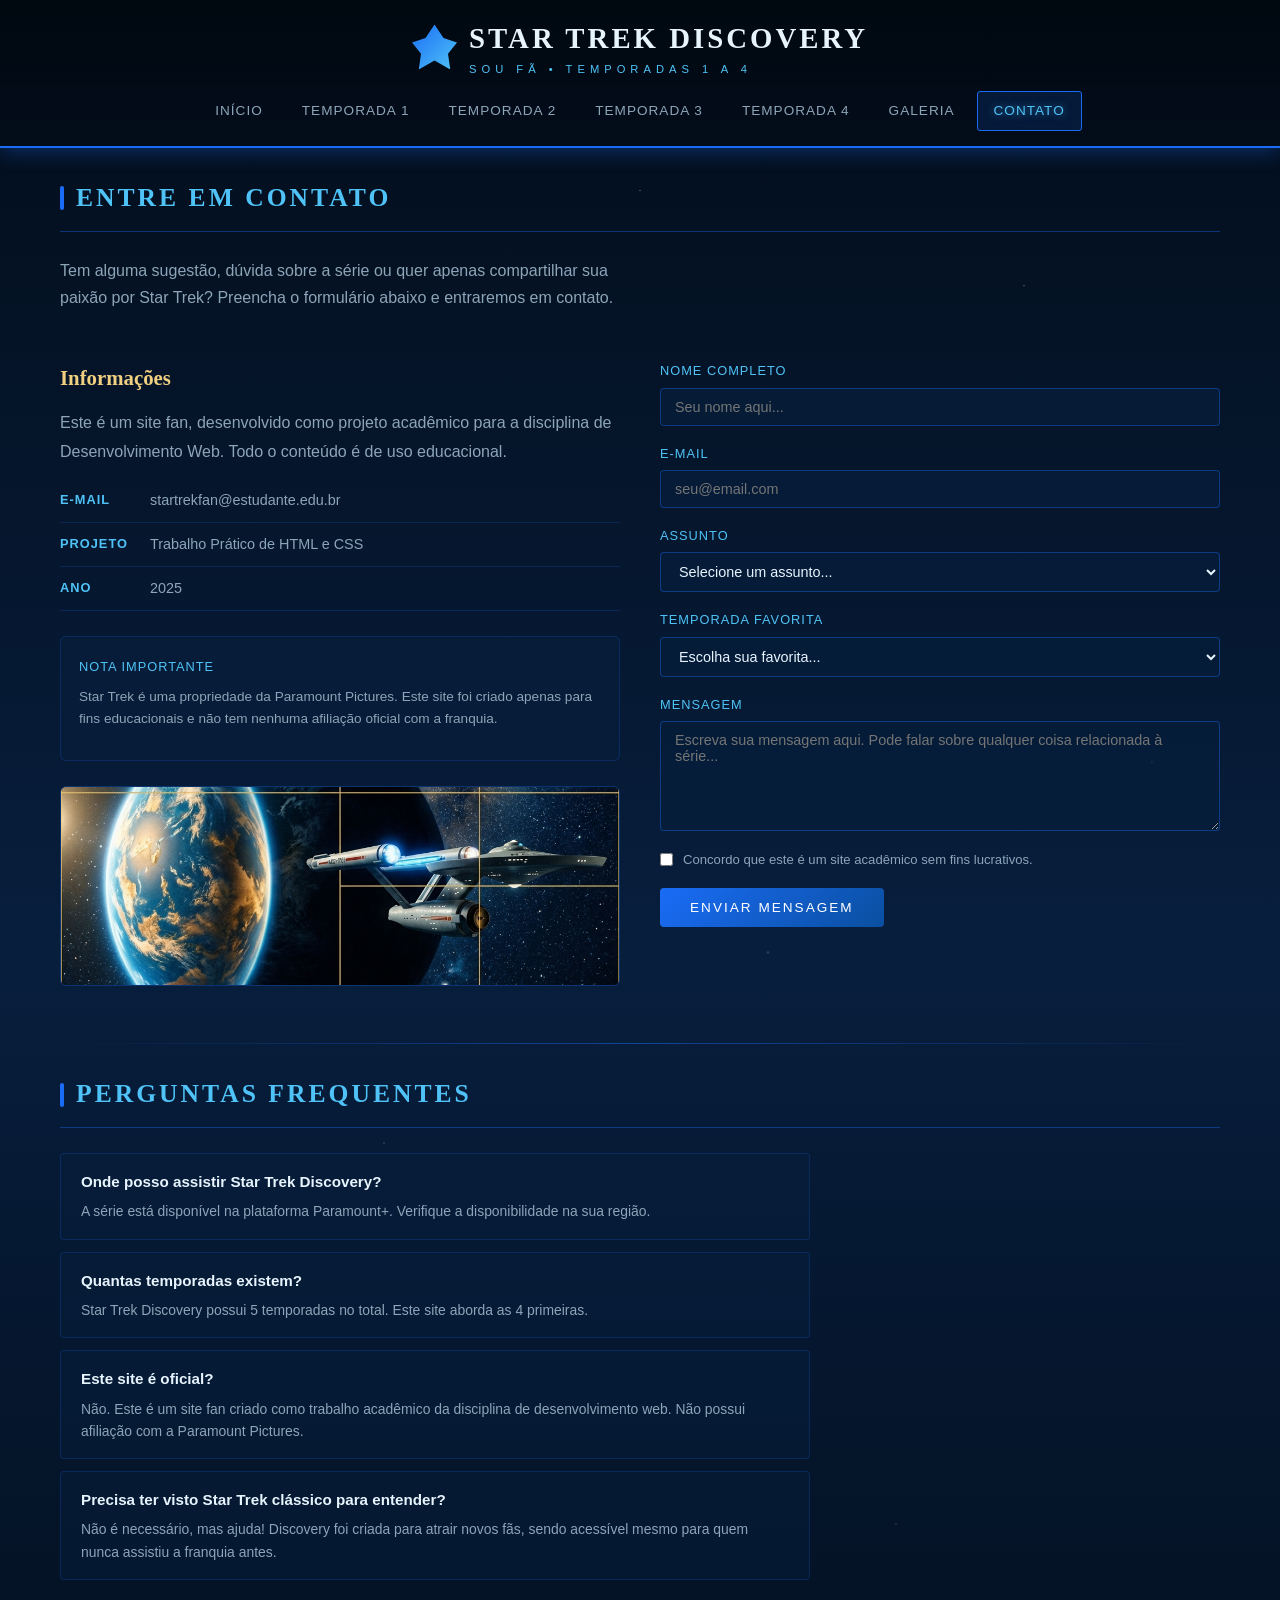
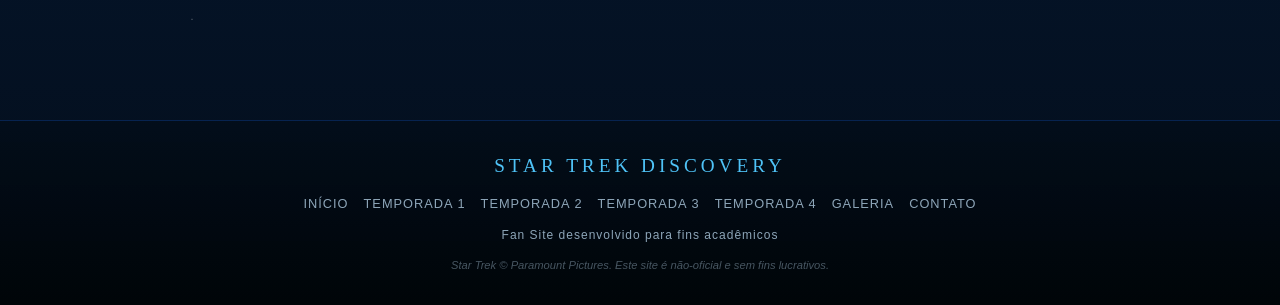
==== contato.html @ f0b67379 "Update do Site" ====
<!DOCTYPE html>
<html lang="pt-BR">
<head>
    <meta charset="UTF-8">
    <meta name="viewport" content="width=device-width, initial-scale=1.0">
    <meta name="description" content="Entre em contato com o site fan de Star Trek Discovery. Envie sugestões, dúvidas ou elogios sobre a série.">
    <title>Contato | Star Trek Discovery</title>
    <link rel="stylesheet" href="style.css">
</head>
<body>

    <!-- CABEÇALHO E MENU -->
    <header>
        <div class="header-container">
            <div class="logo-area">
                <div class="logo-simbolo"></div>
                <div class="logo-texto">
                    <h1>Star Trek Discovery</h1>
                    <span>Sou Fã &bull; Temporadas 1 a 4</span>
                </div>
            </div>
            <nav id="menu-principal">
                <ul>
                    <li><a href="index.html" id="nav-inicio">Início</a></li>
                    <li><a href="temporada1.html" id="nav-t1">Temporada 1</a></li>
                    <li><a href="temporada2.html" id="nav-t2">Temporada 2</a></li>
                    <li><a href="temporada3.html" id="nav-t3">Temporada 3</a></li>
                    <li><a href="temporada4.html" id="nav-t4">Temporada 4</a></li>
                    <li><a href="galeria.html" id="nav-galeria">Galeria</a></li>
                    <li><a href="contato.html" class="ativo" id="nav-contato">Contato</a></li>
                </ul>
            </nav>
        </div>
    </header>

    <!-- CONTEÚDO PRINCIPAL -->
    <main>

        <!-- TÍTULO -->
        <section class="secao" id="contato-titulo">
            <h2 class="secao-titulo">Entre em Contato</h2>
            <p style="color: var(--cinza); max-width: 560px; margin-bottom: 35px; line-height: 1.7;">
                Tem alguma sugestão, dúvida sobre a série ou quer apenas compartilhar sua paixão
                por Star Trek? Preencha o formulário abaixo e entraremos em contato.
            </p>
        </section>

        <!-- ÁREA DE CONTATO (FLEX) -->
        <section class="secao" id="contato-principal">
            <div class="contato-container">

                <!-- INFORMAÇÕES DE CONTATO -->
                <div class="contato-info" id="info-contato">
                    <h3>Informações</h3>
                    <p>
                        Este é um site fan, desenvolvido como projeto acadêmico para a disciplina
                        de Desenvolvimento Web. Todo o conteúdo é de uso educacional.
                    </p>

                    <div class="contato-detalhe">
                        <span class="detalhe-label">E-mail</span>
                        <span>startrekfan@estudante.edu.br</span>
                    </div>
                    
                    
                    <div class="contato-detalhe">
                        <span class="detalhe-label">Projeto</span>
                        <span>Trabalho Prático de HTML e CSS</span>
                    </div>
                    <div class="contato-detalhe">
                        <span class="detalhe-label">Ano</span>
                        <span>2025</span>
                    </div>

                    <div style="margin-top: 25px; padding: 18px; background: rgba(7,30,61,0.6); border: 1px solid rgba(26,108,246,0.2); border-radius: 6px;">
                        <p style="color: var(--azul-claro); font-size: 0.8rem; letter-spacing: 1px; text-transform: uppercase; margin-bottom: 8px;">Nota Importante</p>
                        <p style="color: var(--cinza); font-size: 0.85rem; line-height: 1.6;">
                            Star Trek é uma propriedade da Paramount Pictures.
                            Este site foi criado apenas para fins educacionais e
                            não tem nenhuma afiliação oficial com a franquia.
                        </p>
                    </div>

                    <!-- IMAGEM DECORATIVA -->
                    <div style="margin-top: 25px;">
                        <img src="imagens/enterprise_space.png"
                             alt="Nave Enterprise orbitando um planeta no espaço profundo"
                             style="width: 100%; border-radius: 6px; border: 1px solid rgba(26,108,246,0.3); object-fit: cover; height: 200px;">
                    </div>
                </div>

                <!-- FORMULÁRIO DE CONTATO -->
                <form class="formulario" id="formulario-contato" action="#" method="post">

                    <div class="form-grupo">
                        <label for="nome">Nome Completo</label>
                        <input
                            type="text"
                            id="nome"
                            name="nome"
                            placeholder="Seu nome aqui..."
                            required>
                    </div>

                    <div class="form-grupo">
                        <label for="email">E-mail</label>
                        <input
                            type="email"
                            id="email"
                            name="email"
                            placeholder="seu@email.com"
                            required>
                    </div>

                    <div class="form-grupo">
                        <label for="assunto">Assunto</label>
                        <select id="assunto" name="assunto">
                            <option value="">Selecione um assunto...</option>
                            <option value="sugestao">Sugestão de conteúdo</option>
                            <option value="elogio">Elogio</option>
                            <option value="erro">Reportar um erro</option>
                            <option value="temporada">Dúvida sobre uma temporada</option>
                            <option value="outro">Outro assunto</option>
                        </select>
                    </div>

                    <div class="form-grupo">
                        <label for="temporada-favorita">Temporada Favorita</label>
                        <select id="temporada-favorita" name="temporada_favorita">
                            <option value="">Escolha sua favorita...</option>
                            <option value="t1">Temporada 1 &mdash; A Guerra Klingon</option>
                            <option value="t2">Temporada 2 &mdash; O Anjo Vermelho</option>
                            <option value="t3">Temporada 3 &mdash; O Século 32</option>
                            <option value="t4">Temporada 4 &mdash; A Anomalia</option>
                            <option value="todas">Todas são incríveis!</option>
                        </select>
                    </div>

                    <div class="form-grupo">
                        <label for="mensagem">Mensagem</label>
                        <textarea
                            id="mensagem"
                            name="mensagem"
                            placeholder="Escreva sua mensagem aqui. Pode falar sobre qualquer coisa relacionada à série..."
                            required></textarea>
                    </div>

                    <div class="form-grupo" style="flex-direction: row; align-items: center; gap: 10px;">
                        <input type="checkbox" id="concordo" name="concordo" style="width: auto; cursor: pointer;">
                        <label for="concordo" style="text-transform: none; letter-spacing: 0; font-size: 0.82rem; color: var(--cinza); cursor: pointer;">
                            Concordo que este é um site acadêmico sem fins lucrativos.
                        </label>
                    </div>

                    <button type="submit" class="btn-enviar" id="btn-enviar-form">
                        Enviar Mensagem
                    </button>

                </form>

            </div>
        </section>

        <div class="divisor"></div>

        <!-- FAQ RÁPIDO -->
        <section class="secao" id="perguntas-frequentes">
            <h2 class="secao-titulo">Perguntas Frequentes</h2>
            <div style="display: flex; flex-direction: column; gap: 12px; max-width: 750px;">

                <div style="background: rgba(7,30,61,0.5); border: 1px solid rgba(26,108,246,0.2); border-radius: 4px; padding: 16px 20px;">
                    <p style="color: var(--branco); font-size: 0.95rem; margin-bottom: 6px; font-weight: bold;">Onde posso assistir Star Trek Discovery?</p>
                    <p style="color: var(--cinza); font-size: 0.87rem; line-height: 1.6;">A série está disponível na plataforma Paramount+. Verifique a disponibilidade na sua região.</p>
                </div>

                <div style="background: rgba(7,30,61,0.5); border: 1px solid rgba(26,108,246,0.2); border-radius: 4px; padding: 16px 20px;">
                    <p style="color: var(--branco); font-size: 0.95rem; margin-bottom: 6px; font-weight: bold;">Quantas temporadas existem?</p>
                    <p style="color: var(--cinza); font-size: 0.87rem; line-height: 1.6;">Star Trek Discovery possui 5 temporadas no total. Este site aborda as 4 primeiras.</p>
                </div>

                <div style="background: rgba(7,30,61,0.5); border: 1px solid rgba(26,108,246,0.2); border-radius: 4px; padding: 16px 20px;">
                    <p style="color: var(--branco); font-size: 0.95rem; margin-bottom: 6px; font-weight: bold;">Este site é oficial?</p>
                    <p style="color: var(--cinza); font-size: 0.87rem; line-height: 1.6;">Não. Este é um site fan criado como trabalho acadêmico da disciplina de desenvolvimento web. Não possui afiliação com a Paramount Pictures.</p>
                </div>

                <div style="background: rgba(7,30,61,0.5); border: 1px solid rgba(26,108,246,0.2); border-radius: 4px; padding: 16px 20px;">
                    <p style="color: var(--branco); font-size: 0.95rem; margin-bottom: 6px; font-weight: bold;">Precisa ter visto Star Trek clássico para entender?</p>
                    <p style="color: var(--cinza); font-size: 0.87rem; line-height: 1.6;">Não é necessário, mas ajuda! Discovery foi criada para atrair novos fãs, sendo acessível mesmo para quem nunca assistiu a franquia antes.</p>
                </div>

            </div>
        </section>

    </main>

    <!-- RODAPÉ -->
    <footer>
        <div class="footer-conteudo">
            <div class="footer-logo">Star Trek Discovery</div>
            <nav class="footer-nav" aria-label="Navegação do rodapé">
                <a href="index.html">Início</a>
                <a href="temporada1.html">Temporada 1</a>
                <a href="temporada2.html">Temporada 2</a>
                <a href="temporada3.html">Temporada 3</a>
                <a href="temporada4.html">Temporada 4</a>
                <a href="galeria.html">Galeria</a>
                <a href="contato.html">Contato</a>
            </nav>
            <p class="footer-texto">Fan Site desenvolvido para fins acadêmicos</p>
            <p class="footer-aviso">Star Trek &copy; Paramount Pictures. Este site é não-oficial e sem fins lucrativos.</p>
        </div>
    </footer>

</body>
</html>
---- style.css ----
/* ========================================
   STAR TREK DISCOVERY - SITE FAN
   Desenvolvido por: Estudante Dev
   CSS puro com Flexbox e Grid
   ======================================== */

/* --- RESET E BASE --- */
* {
    margin: 0;
    padding: 0;
    box-sizing: border-box;
}

:root {
    --azul-escuro: #030d1a;
    --azul-medio: #071e3d;
    --azul-neon: #1a6cf6;
    --azul-claro: #4fc3f7;
    --dourado: #c9a84c;
    --dourado-claro: #f0d080;
    --branco: #e8f4fd;
    --cinza: #8da5b8;
    --vermelho-trek: #cc3333;
    --fonte-titulo: 'Georgia', serif;
    --fonte-texto: 'Arial', sans-serif;
}

html {
    scroll-behavior: smooth;
}

body {
    background-color: var(--azul-escuro);
    color: var(--branco);
    font-family: var(--fonte-texto);
    font-size: 16px;
    line-height: 1.6;
    min-height: 100vh;
    /* fundo com estrelas simuladas via gradiente */
    background-image:
        radial-gradient(1px 1px at 10% 20%, rgba(255,255,255,0.6), transparent),
        radial-gradient(1px 1px at 30% 60%, rgba(255,255,255,0.4), transparent),
        radial-gradient(1px 1px at 50% 10%, rgba(255,255,255,0.5), transparent),
        radial-gradient(1px 1px at 70% 80%, rgba(255,255,255,0.3), transparent),
        radial-gradient(1px 1px at 90% 40%, rgba(255,255,255,0.6), transparent),
        radial-gradient(1px 1px at 15% 85%, rgba(255,255,255,0.4), transparent),
        radial-gradient(1px 1px at 80% 15%, rgba(255,255,255,0.5), transparent),
        radial-gradient(2px 2px at 60% 50%, rgba(255,255,255,0.2), transparent),
        linear-gradient(180deg, #030d1a 0%, #071e3d 50%, #030d1a 100%);
}

/* --- HEADER / TOPO --- */
header {
    background: linear-gradient(180deg, #000810 0%, rgba(3, 13, 26, 0.95) 100%);
    border-bottom: 2px solid var(--azul-neon);
    padding: 15px 0;
    position: sticky;
    top: 0;
    z-index: 100;
    box-shadow: 0 2px 20px rgba(26, 108, 246, 0.4);
}

.header-container {
    max-width: 1200px;
    margin: 0 auto;
    padding: 0 20px;
    display: flex;
    flex-direction: column;
    align-items: center;
    gap: 12px;
}

.logo-area {
    display: flex;
    align-items: center;
    gap: 12px;
}

.logo-simbolo {
    width: 45px;
    height: 45px;
    background: linear-gradient(135deg, var(--azul-neon), var(--azul-claro));
    clip-path: polygon(50% 0%, 70% 30%, 100% 40%, 80% 65%, 85% 100%, 50% 80%, 15% 100%, 20% 65%, 0% 40%, 30% 30%);
}

.logo-texto h1 {
    font-family: var(--fonte-titulo);
    font-size: 1.8rem;
    color: var(--branco);
    letter-spacing: 3px;
    text-transform: uppercase;
}

.logo-texto span {
    color: var(--azul-claro);
    font-size: 0.7rem;
    letter-spacing: 5px;
    text-transform: uppercase;
    display: block;
}

/* --- NAVEGAÇÃO (MENU FLEX) --- */
nav {
    width: 100%;
}

nav ul {
    list-style: none;
    display: flex;
    flex-wrap: wrap;
    justify-content: center;
    gap: 5px;
}

nav ul li a {
    display: block;
    color: var(--cinza);
    text-decoration: none;
    padding: 8px 16px;
    border: 1px solid transparent;
    border-radius: 3px;
    font-size: 0.85rem;
    letter-spacing: 1px;
    text-transform: uppercase;
    transition: all 0.3s ease;
}

nav ul li a:hover,
nav ul li a.ativo {
    color: var(--azul-claro);
    border-color: var(--azul-neon);
    background-color: rgba(26, 108, 246, 0.15);
    text-shadow: 0 0 8px rgba(79, 195, 247, 0.6);
}

/* --- CONTEÚDO PRINCIPAL --- */
main {
    max-width: 1200px;
    margin: 0 auto;
    padding: 30px 20px;
}

/* --- HERO (PÁGINA INICIAL) --- */
.hero {
    position: relative;
    width: 100%;
    height: 520px;
    overflow: hidden;
    border-radius: 8px;
    margin-bottom: 50px;
    border: 1px solid rgba(26, 108, 246, 0.3);
}

.hero img {
    width: 100%;
    height: 100%;
    object-fit: cover;
    display: block;
}

.hero-overlay {
    position: absolute;
    inset: 0;
    background: linear-gradient(
        to right,
        rgba(3, 13, 26, 0.85) 0%,
        rgba(3, 13, 26, 0.4) 50%,
        rgba(3, 13, 26, 0.1) 100%
    );
    display: flex;
    flex-direction: column;
    justify-content: center;
    padding: 40px;
}

.hero-overlay h2 {
    font-family: var(--fonte-titulo);
    font-size: 3rem;
    color: var(--branco);
    text-transform: uppercase;
    letter-spacing: 4px;
    text-shadow: 0 0 20px rgba(26, 108, 246, 0.8);
    max-width: 500px;
    line-height: 1.2;
}

.hero-overlay p {
    font-size: 1rem;
    color: var(--cinza);
    max-width: 400px;
    margin-top: 15px;
    font-style: italic;
}

.hero-badge {
    display: inline-block;
    background: var(--azul-neon);
    color: white;
    padding: 4px 12px;
    font-size: 0.7rem;
    letter-spacing: 3px;
    text-transform: uppercase;
    margin-bottom: 15px;
    border-radius: 2px;
}

/* --- SEÇÕES GERAIS --- */
.secao {
    margin-bottom: 50px;
}

.secao-titulo {
    font-family: var(--fonte-titulo);
    font-size: 1.6rem;
    color: var(--azul-claro);
    text-transform: uppercase;
    letter-spacing: 3px;
    padding-bottom: 12px;
    margin-bottom: 25px;
    border-bottom: 1px solid rgba(26, 108, 246, 0.4);
    display: flex;
    align-items: center;
    gap: 12px;
}

.secao-titulo::before {
    content: '';
    display: inline-block;
    width: 4px;
    height: 24px;
    background: var(--azul-neon);
    border-radius: 2px;
}

/* --- CARDS DE TEMPORADA (FLEX) --- */
.cards-container {
    display: flex;
    flex-wrap: wrap;
    gap: 20px;
    justify-content: center;
}

.card {
    background: linear-gradient(135deg, rgba(7, 30, 61, 0.8), rgba(3, 13, 26, 0.9));
    border: 1px solid rgba(26, 108, 246, 0.3);
    border-radius: 6px;
    overflow: hidden;
    width: 260px;
    transition: all 0.3s ease;
    text-decoration: none;
    color: inherit;
    display: flex;
    flex-direction: column;
}

.card:hover {
    border-color: var(--azul-claro);
    transform: translateY(-5px);
    box-shadow: 0 10px 30px rgba(26, 108, 246, 0.3);
}

.card img {
    width: 100%;
    height: 170px;
    object-fit: cover;
    display: block;
}

.card-corpo {
    padding: 16px;
    flex: 1;
    display: flex;
    flex-direction: column;
    gap: 8px;
}

.card-numero {
    font-size: 0.65rem;
    letter-spacing: 3px;
    color: var(--azul-neon);
    text-transform: uppercase;
}

.card h3 {
    font-family: var(--fonte-titulo);
    font-size: 1.05rem;
    color: var(--branco);
}

.card p {
    font-size: 0.85rem;
    color: var(--cinza);
    flex: 1;
}

.card-link {
    display: inline-block;
    color: var(--azul-claro);
    font-size: 0.8rem;
    letter-spacing: 1px;
    text-transform: uppercase;
    margin-top: 8px;
    border-bottom: 1px solid transparent;
    transition: border-color 0.3s;
}

.card:hover .card-link {
    border-color: var(--azul-claro);
}

/* --- SOBRE (HOME) FLEX --- */
.sobre-flex {
    display: flex;
    gap: 30px;
    align-items: flex-start;
    flex-wrap: wrap;
}

.sobre-flex img {
    width: 340px;
    height: 220px;
    object-fit: cover;
    border-radius: 6px;
    border: 1px solid rgba(26, 108, 246, 0.3);
    flex-shrink: 0;
}

.sobre-texto h3 {
    font-family: var(--fonte-titulo);
    font-size: 1.3rem;
    color: var(--dourado-claro);
    margin-bottom: 12px;
}

.sobre-texto p {
    color: var(--cinza);
    margin-bottom: 10px;
    line-height: 1.7;
}

/* --- PÁGINA DE TEMPORADA --- */
.temporada-hero {
    display: flex;
    gap: 30px;
    flex-wrap: wrap;
    align-items: flex-start;
    margin-bottom: 40px;
}

.temporada-hero img {
    width: 380px;
    height: 250px;
    object-fit: cover;
    border-radius: 6px;
    border: 1px solid rgba(26, 108, 246, 0.4);
    flex-shrink: 0;
}

.temporada-info {
    flex: 1;
    min-width: 250px;
}

.temporada-numero {
    font-size: 0.7rem;
    letter-spacing: 4px;
    color: var(--azul-neon);
    text-transform: uppercase;
    margin-bottom: 8px;
}

.temporada-info h2 {
    font-family: var(--fonte-titulo);
    font-size: 2rem;
    color: var(--branco);
    letter-spacing: 2px;
    margin-bottom: 15px;
    text-transform: uppercase;
}

.temporada-info p {
    color: var(--cinza);
    line-height: 1.8;
    margin-bottom: 10px;
}

.temporada-meta {
    display: flex;
    gap: 20px;
    flex-wrap: wrap;
    margin-top: 15px;
}

.meta-item {
    display: flex;
    flex-direction: column;
    gap: 3px;
}

.meta-label {
    font-size: 0.65rem;
    letter-spacing: 2px;
    color: var(--azul-neon);
    text-transform: uppercase;
}

.meta-valor {
    font-size: 0.95rem;
    color: var(--branco);
    font-weight: bold;
}

/* --- VIDEO SECTION --- */
.video-container {
    margin-bottom: 40px;
}

.video-wrapper {
    position: relative;
    width: 100%;
    padding-bottom: 56.25%; /* 16:9 */
    border-radius: 6px;
    overflow: hidden;
    border: 1px solid rgba(26, 108, 246, 0.4);
    box-shadow: 0 0 30px rgba(26, 108, 246, 0.2);
}

.video-wrapper iframe {
    position: absolute;
    top: 0;
    left: 0;
    width: 100%;
    height: 100%;
    border: none;
}

/* --- EPISÓDIOS (LISTA FLEX) --- */
.episodios-lista {
    display: flex;
    flex-direction: column;
    gap: 10px;
}

.episodio-item {
    display: flex;
    align-items: center;
    gap: 15px;
    padding: 12px 16px;
    background: rgba(7, 30, 61, 0.5);
    border: 1px solid rgba(26, 108, 246, 0.2);
    border-radius: 4px;
    transition: border-color 0.2s;
}

.episodio-item:hover {
    border-color: rgba(79, 195, 247, 0.5);
    background: rgba(26, 108, 246, 0.1);
}

.ep-numero {
    font-size: 0.75rem;
    color: var(--azul-neon);
    letter-spacing: 1px;
    min-width: 50px;
    font-weight: bold;
}

.ep-titulo {
    color: var(--branco);
    font-size: 0.9rem;
    flex: 1;
}

.ep-duracao {
    font-size: 0.8rem;
    color: var(--cinza);
}

/* --- GALERIA GRID --- */
.galeria-grid {
    display: grid;
    grid-template-columns: repeat(3, 1fr);
    grid-template-rows: auto;
    gap: 12px;
}

.galeria-item {
    overflow: hidden;
    border-radius: 6px;
    border: 1px solid rgba(26, 108, 246, 0.2);
    position: relative;
    transition: all 0.3s ease;
}

.galeria-item:hover {
    border-color: var(--azul-claro);
    box-shadow: 0 0 20px rgba(26, 108, 246, 0.4);
    transform: scale(1.02);
}

.galeria-item img {
    width: 100%;
    height: 220px;
    object-fit: cover;
    display: block;
    transition: transform 0.4s ease;
}

.galeria-item:hover img {
    transform: scale(1.08);
}

/* Itens especiais da galeria que ocupam mais espaço */
.galeria-item.grande {
    grid-column: span 2;
}

.galeria-item.alto {
    grid-row: span 2;
}

.galeria-item.alto img {
    height: 100%;
    min-height: 450px;
}

.galeria-legenda {
    position: absolute;
    bottom: 0;
    left: 0;
    right: 0;
    background: linear-gradient(transparent, rgba(3, 13, 26, 0.9));
    padding: 20px 12px 10px;
    font-size: 0.8rem;
    color: var(--cinza);
    opacity: 0;
    transition: opacity 0.3s;
}

.galeria-item:hover .galeria-legenda {
    opacity: 1;
}

/* --- PÁGINA DE CONTATO --- */
.contato-container {
    display: flex;
    gap: 40px;
    flex-wrap: wrap;
    align-items: flex-start;
}

.contato-info {
    flex: 1;
    min-width: 260px;
}

.contato-info h3 {
    font-family: var(--fonte-titulo);
    font-size: 1.3rem;
    color: var(--dourado-claro);
    margin-bottom: 15px;
}

.contato-info p {
    color: var(--cinza);
    line-height: 1.8;
    margin-bottom: 12px;
}

.contato-detalhe {
    display: flex;
    align-items: center;
    gap: 10px;
    padding: 10px 0;
    border-bottom: 1px solid rgba(26, 108, 246, 0.2);
    color: var(--cinza);
    font-size: 0.9rem;
}

.detalhe-label {
    color: var(--azul-claro);
    font-weight: bold;
    min-width: 80px;
    font-size: 0.8rem;
    text-transform: uppercase;
    letter-spacing: 1px;
}

.formulario {
    flex: 1;
    min-width: 300px;
}

.form-grupo {
    margin-bottom: 18px;
    display: flex;
    flex-direction: column;
    gap: 6px;
}

.form-grupo label {
    font-size: 0.8rem;
    color: var(--azul-claro);
    letter-spacing: 1px;
    text-transform: uppercase;
}

.form-grupo input,
.form-grupo textarea,
.form-grupo select {
    background: rgba(7, 30, 61, 0.7);
    border: 1px solid rgba(26, 108, 246, 0.4);
    border-radius: 4px;
    color: var(--branco);
    padding: 10px 14px;
    font-size: 0.9rem;
    font-family: var(--fonte-texto);
    transition: border-color 0.3s;
    width: 100%;
}

.form-grupo input:focus,
.form-grupo textarea:focus,
.form-grupo select:focus {
    outline: none;
    border-color: var(--azul-claro);
    box-shadow: 0 0 8px rgba(79, 195, 247, 0.2);
}

.form-grupo textarea {
    resize: vertical;
    min-height: 110px;
}

.form-grupo select option {
    background: var(--azul-medio);
}

.btn-enviar {
    background: linear-gradient(135deg, var(--azul-neon), #0a4fa0);
    color: white;
    border: none;
    padding: 12px 30px;
    font-size: 0.85rem;
    letter-spacing: 2px;
    text-transform: uppercase;
    border-radius: 4px;
    cursor: pointer;
    transition: all 0.3s ease;
    font-family: var(--fonte-texto);
}

.btn-enviar:hover {
    background: linear-gradient(135deg, #0a4fa0, var(--azul-neon));
    box-shadow: 0 0 20px rgba(26, 108, 246, 0.5);
    transform: translateY(-2px);
}

/* --- RODAPÉ --- */
footer {
    background: linear-gradient(0deg, #000508 0%, rgba(3, 13, 26, 0.95) 100%);
    border-top: 1px solid rgba(26, 108, 246, 0.3);
    margin-top: 60px;
    padding: 30px 20px;
    text-align: center;
}

.footer-conteudo {
    max-width: 1200px;
    margin: 0 auto;
    display: flex;
    flex-direction: column;
    align-items: center;
    gap: 12px;
}

.footer-logo {
    font-family: var(--fonte-titulo);
    font-size: 1.2rem;
    color: var(--azul-claro);
    letter-spacing: 4px;
    text-transform: uppercase;
}

.footer-nav {
    display: flex;
    flex-wrap: wrap;
    justify-content: center;
    gap: 15px;
}

.footer-nav a {
    color: var(--cinza);
    text-decoration: none;
    font-size: 0.8rem;
    letter-spacing: 1px;
    text-transform: uppercase;
    transition: color 0.3s;
}

.footer-nav a:hover {
    color: var(--azul-claro);
}

.footer-texto {
    color: var(--cinza);
    font-size: 0.75rem;
    letter-spacing: 1px;
}

.footer-aviso {
    color: rgba(141, 165, 184, 0.5);
    font-size: 0.7rem;
    font-style: italic;
}

/* --- LINHA DIVISÓRIA COM ESTILO --- */
.divisor {
    height: 1px;
    background: linear-gradient(to right, transparent, var(--azul-neon), transparent);
    margin: 30px 0;
    opacity: 0.5;
}

/* --- BADGE / TAG --- */
.badge {
    display: inline-block;
    padding: 3px 10px;
    border-radius: 2px;
    font-size: 0.7rem;
    letter-spacing: 1px;
    text-transform: uppercase;
}

.badge-azul {
    background: rgba(26, 108, 246, 0.2);
    border: 1px solid var(--azul-neon);
    color: var(--azul-claro);
}

.badge-dourado {
    background: rgba(201, 168, 76, 0.15);
    border: 1px solid var(--dourado);
    color: var(--dourado-claro);
}

/* --- RESPONSIVIDADE --- */
@media (max-width: 768px) {
    .hero {
        height: 320px;
    }

    .hero-overlay h2 {
        font-size: 1.8rem;
    }

    .temporada-hero {
        flex-direction: column;
    }

    .temporada-hero img {
        width: 100%;
        height: 220px;
    }

    .galeria-grid {
        grid-template-columns: repeat(2, 1fr);
    }

    .galeria-item.grande {
        grid-column: span 1;
    }

    .sobre-flex {
        flex-direction: column;
    }

    .sobre-flex img {
        width: 100%;
    }

    .logo-texto h1 {
        font-size: 1.3rem;
    }
}

@media (max-width: 480px) {
    .galeria-grid {
        grid-template-columns: 1fr;
    }

    .hero-overlay h2 {
        font-size: 1.4rem;
    }

    .card {
        width: 100%;
    }
}
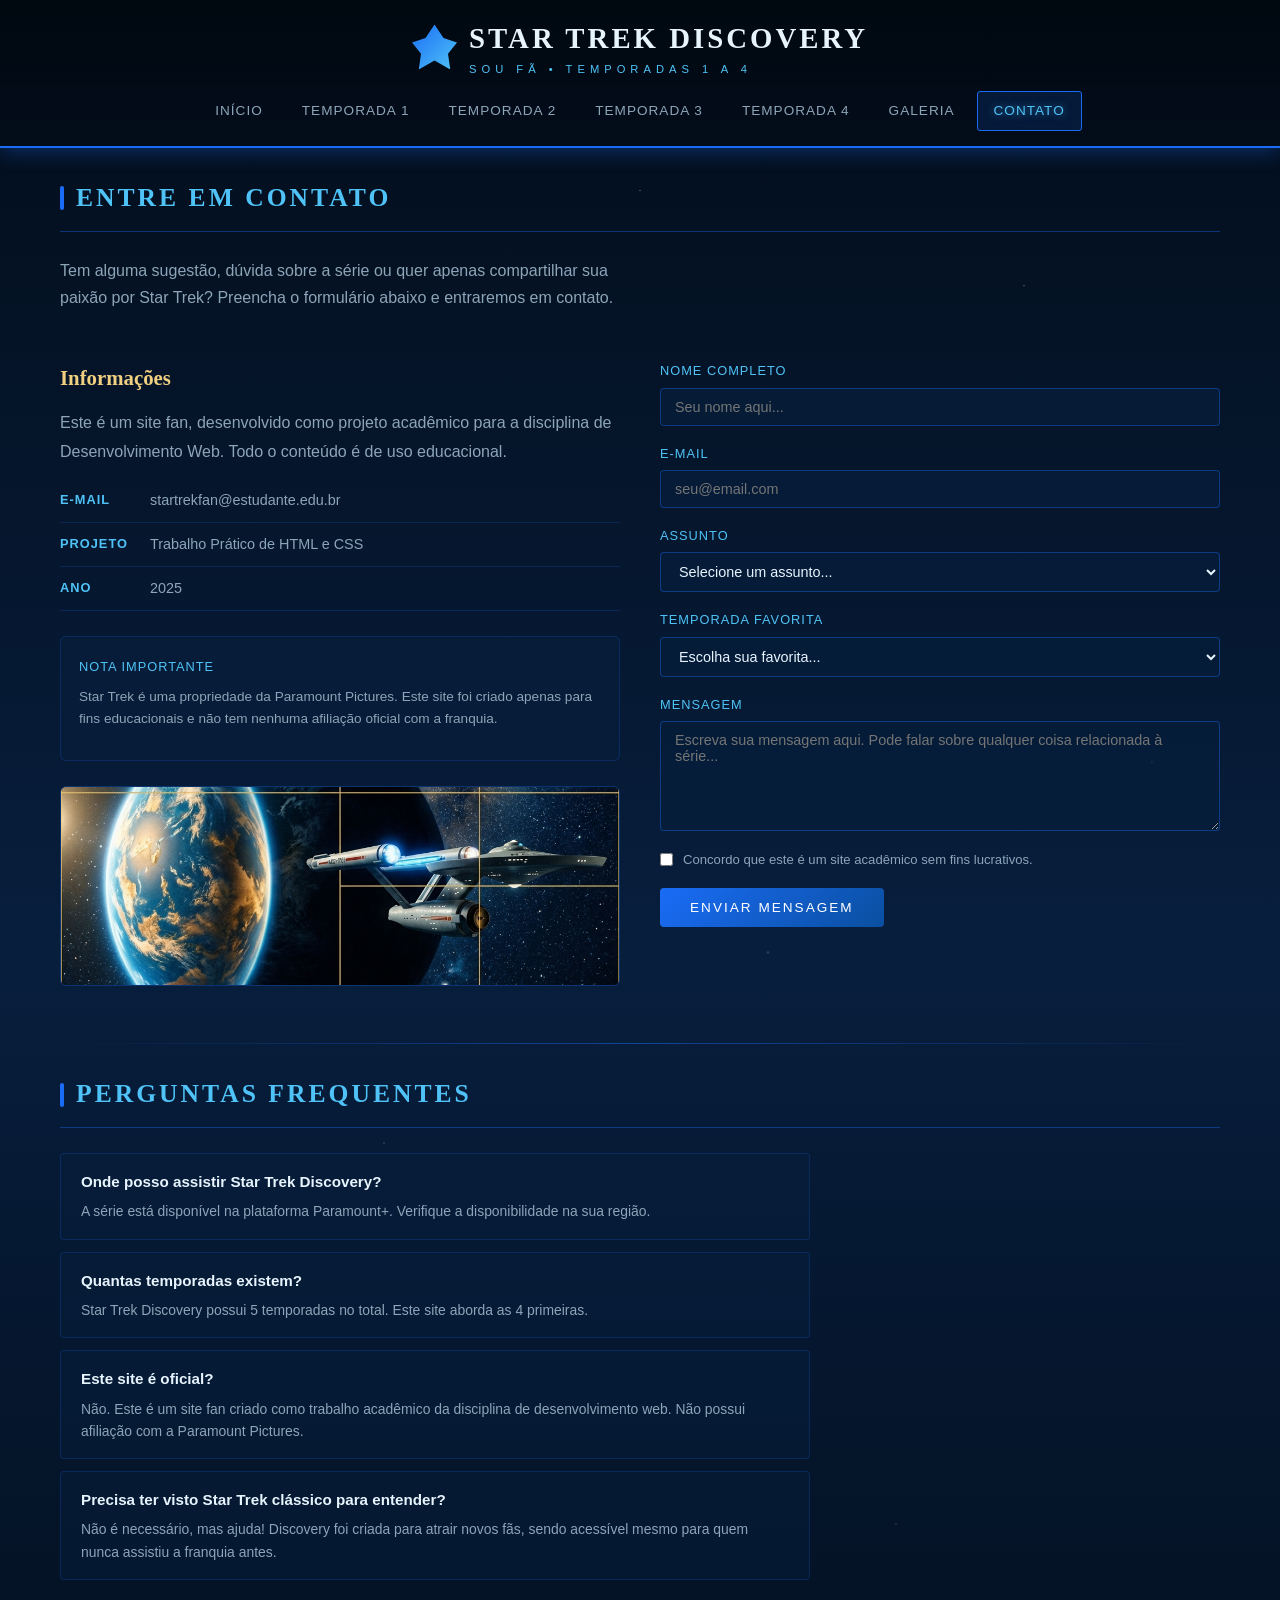
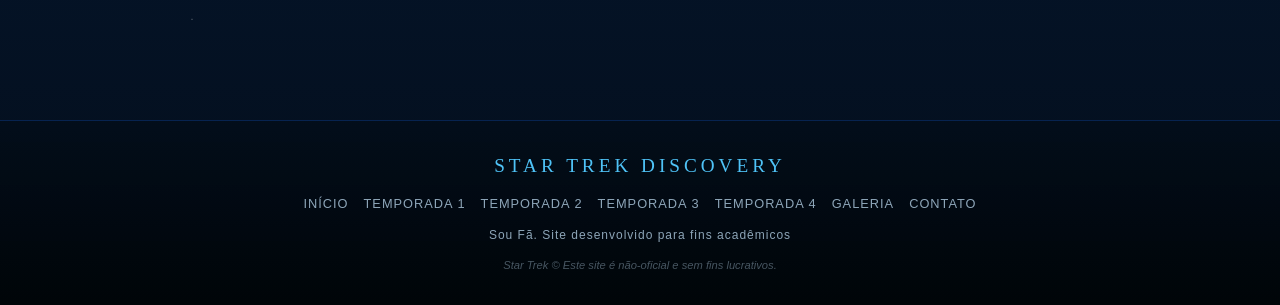
==== commit 9d2522ca: "Update" ====
--- a/contato.html
+++ b/contato.html
@@ -206,8 +206,8 @@
                 <a href="galeria.html">Galeria</a>
                 <a href="contato.html">Contato</a>
             </nav>
-            <p class="footer-texto">Fan Site desenvolvido para fins acadêmicos</p>
-            <p class="footer-aviso">Star Trek &copy; Paramount Pictures. Este site é não-oficial e sem fins lucrativos.</p>
+            <p class="footer-texto">Sou Fã. Site desenvolvido para fins acadêmicos</p>
+            <p class="footer-aviso">Star Trek &copy; Este site é não-oficial e sem fins lucrativos.</p>
         </div>
     </footer>
 
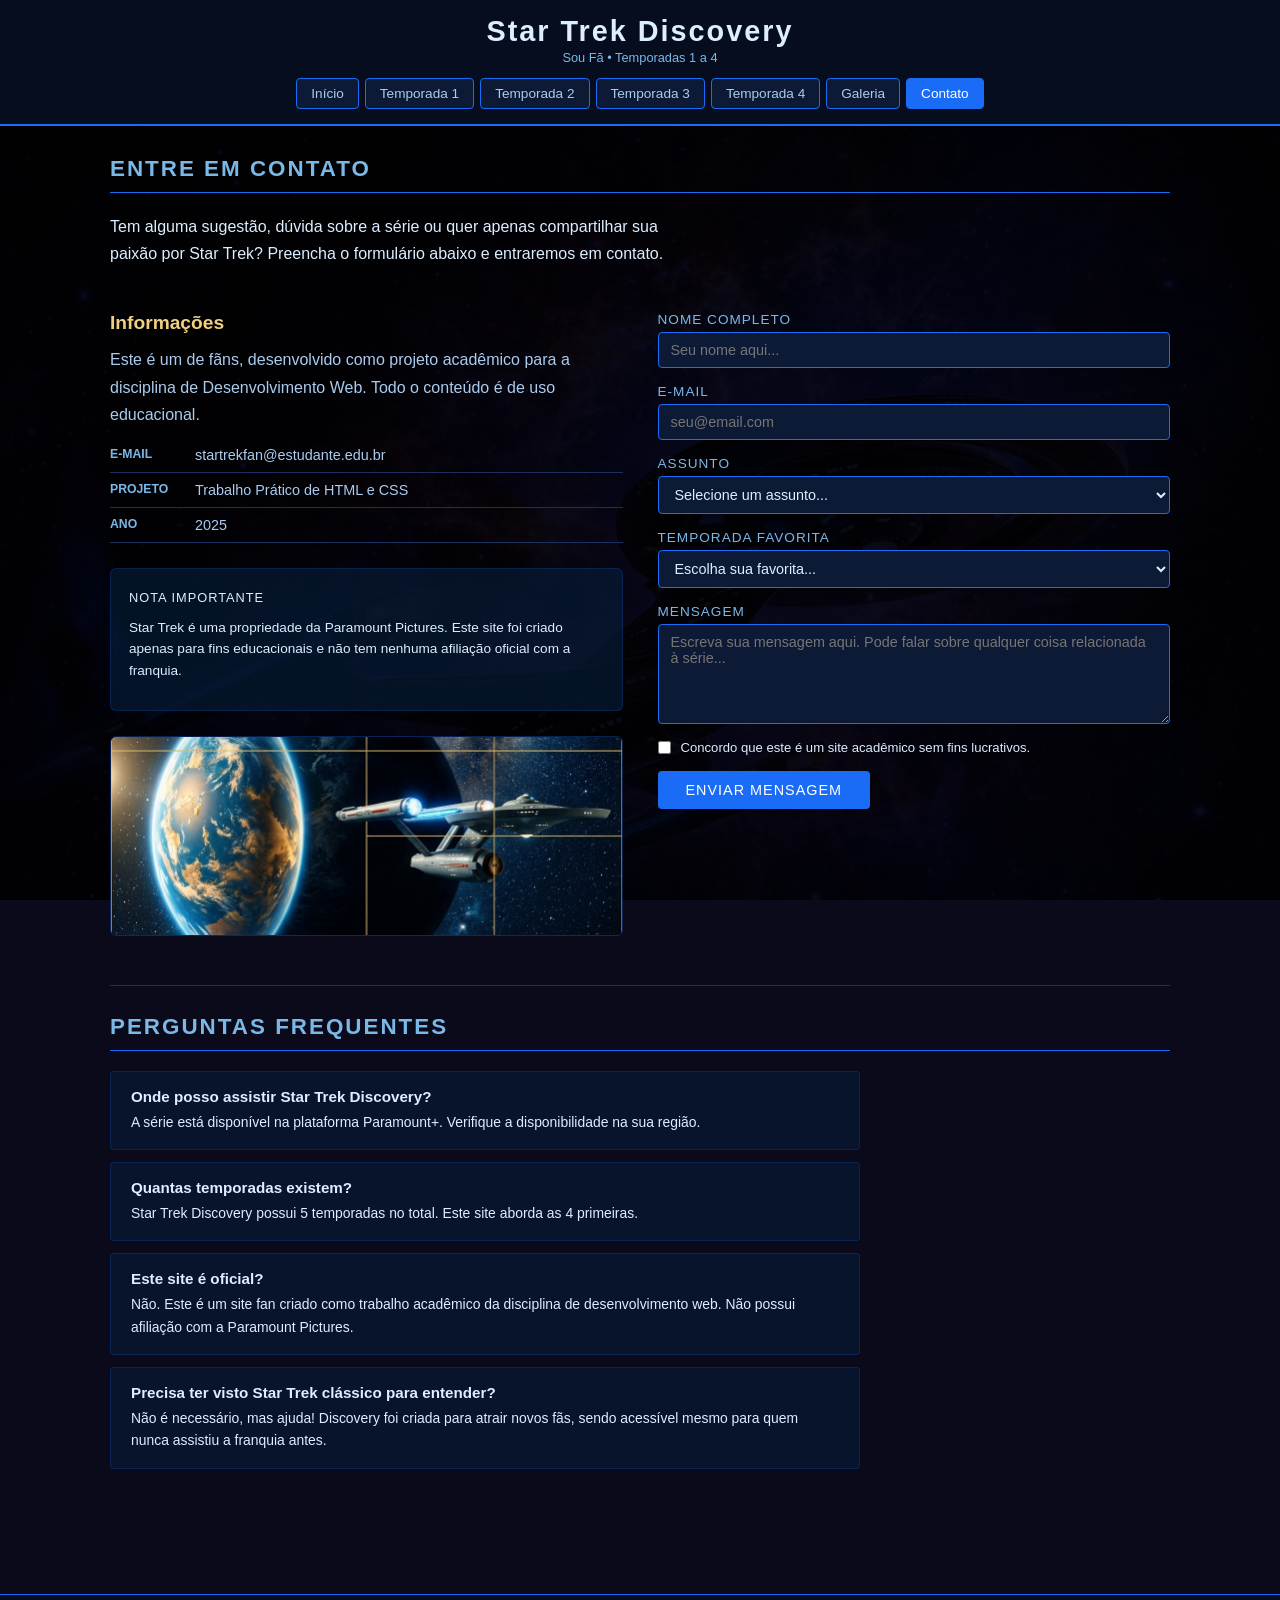
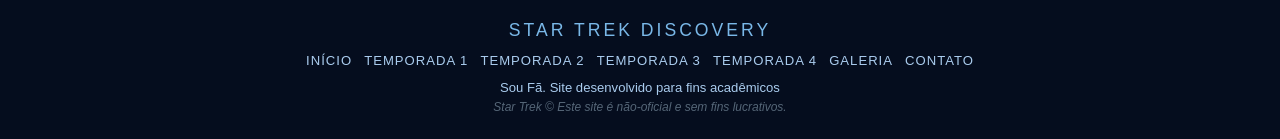
==== commit 2c144da2: "Update" ====
--- a/contato.html
+++ b/contato.html
@@ -53,7 +53,7 @@
                 <div class="contato-info" id="info-contato">
                     <h3>Informações</h3>
                     <p>
-                        Este é um site fan, desenvolvido como projeto acadêmico para a disciplina
+                        Este é um de fãns, desenvolvido como projeto acadêmico para a disciplina
                         de Desenvolvimento Web. Todo o conteúdo é de uso educacional.
                     </p>
 
--- a/style.css
+++ b/style.css
@@ -1,107 +1,48 @@
-/* ========================================
-   STAR TREK DISCOVERY - SITE FAN
-   Desenvolvido por: Estudante Dev
-   CSS puro com Flexbox e Grid
-   ======================================== */
-
-/* --- RESET E BASE --- */
+/* ===================================
+   STAR TREK DISCOVERY - SITE FÃ 
+   =================================== */
+
+/* Reset básico */
 * {
     margin: 0;
     padding: 0;
     box-sizing: border-box;
 }
 
-:root {
-    --azul-escuro: #030d1a;
-    --azul-medio: #071e3d;
-    --azul-neon: #1a6cf6;
-    --azul-claro: #4fc3f7;
-    --dourado: #c9a84c;
-    --dourado-claro: #f0d080;
-    --branco: #e8f4fd;
-    --cinza: #8da5b8;
-    --vermelho-trek: #cc3333;
-    --fonte-titulo: 'Georgia', serif;
-    --fonte-texto: 'Arial', sans-serif;
-}
-
-html {
-    scroll-behavior: smooth;
-}
-
 body {
-    background-color: var(--azul-escuro);
-    color: var(--branco);
-    font-family: var(--fonte-texto);
+    background-color: #0a0a1a;
+    background-image: url('imagens/discovery_hero.png');
+    background-size: cover;
+    background-position: center top;
+    background-attachment: fixed;
+    background-blend-mode: multiply;
+    color: #ddeeff;
+    font-family: Arial, sans-serif;
     font-size: 16px;
-    line-height: 1.6;
-    min-height: 100vh;
-    /* fundo com estrelas simuladas via gradiente */
-    background-image:
-        radial-gradient(1px 1px at 10% 20%, rgba(255,255,255,0.6), transparent),
-        radial-gradient(1px 1px at 30% 60%, rgba(255,255,255,0.4), transparent),
-        radial-gradient(1px 1px at 50% 10%, rgba(255,255,255,0.5), transparent),
-        radial-gradient(1px 1px at 70% 80%, rgba(255,255,255,0.3), transparent),
-        radial-gradient(1px 1px at 90% 40%, rgba(255,255,255,0.6), transparent),
-        radial-gradient(1px 1px at 15% 85%, rgba(255,255,255,0.4), transparent),
-        radial-gradient(1px 1px at 80% 15%, rgba(255,255,255,0.5), transparent),
-        radial-gradient(2px 2px at 60% 50%, rgba(255,255,255,0.2), transparent),
-        linear-gradient(180deg, #030d1a 0%, #071e3d 50%, #030d1a 100%);
-}
-
-/* --- HEADER / TOPO --- */
+}
+
+/* ========== CABEÇALHO ========== */
 header {
-    background: linear-gradient(180deg, #000810 0%, rgba(3, 13, 26, 0.95) 100%);
-    border-bottom: 2px solid var(--azul-neon);
-    padding: 15px 0;
-    position: sticky;
-    top: 0;
-    z-index: 100;
-    box-shadow: 0 2px 20px rgba(26, 108, 246, 0.4);
-}
-
-.header-container {
-    max-width: 1200px;
-    margin: 0 auto;
-    padding: 0 20px;
-    display: flex;
-    flex-direction: column;
-    align-items: center;
-    gap: 12px;
-}
-
-.logo-area {
-    display: flex;
-    align-items: center;
-    gap: 12px;
-}
-
-.logo-simbolo {
-    width: 45px;
-    height: 45px;
-    background: linear-gradient(135deg, var(--azul-neon), var(--azul-claro));
-    clip-path: polygon(50% 0%, 70% 30%, 100% 40%, 80% 65%, 85% 100%, 50% 80%, 15% 100%, 20% 65%, 0% 40%, 30% 30%);
-}
-
-.logo-texto h1 {
-    font-family: var(--fonte-titulo);
-    font-size: 1.8rem;
-    color: var(--branco);
-    letter-spacing: 3px;
-    text-transform: uppercase;
-}
-
-.logo-texto span {
-    color: var(--azul-claro);
-    font-size: 0.7rem;
-    letter-spacing: 5px;
-    text-transform: uppercase;
-    display: block;
-}
-
-/* --- NAVEGAÇÃO (MENU FLEX) --- */
+    background-color: #050d1e;
+    border-bottom: 2px solid #1a6cf6;
+    padding: 15px 20px;
+    text-align: center;
+}
+
+header h1 {
+    color: #ddeeff;
+    font-size: 1.8em;
+    letter-spacing: 2px;
+}
+
+header span {
+    color: #7ab8e8;
+    font-size: 0.8em;
+}
+
+/* ========== MENU DE NAVEGAÇÃO ========== */
 nav {
-    width: 100%;
+    margin-top: 12px;
 }
 
 nav ul {
@@ -109,513 +50,491 @@
     display: flex;
     flex-wrap: wrap;
     justify-content: center;
-    gap: 5px;
+    gap: 6px;
 }
 
 nav ul li a {
     display: block;
-    color: var(--cinza);
+    color: #aaccee;
     text-decoration: none;
-    padding: 8px 16px;
-    border: 1px solid transparent;
-    border-radius: 3px;
-    font-size: 0.85rem;
-    letter-spacing: 1px;
-    text-transform: uppercase;
-    transition: all 0.3s ease;
-}
-
-nav ul li a:hover,
+    padding: 7px 14px;
+    border: 1px solid #1a6cf6;
+    border-radius: 4px;
+    font-size: 0.85em;
+    background-color: #0d1a35;
+}
+
+nav ul li a:hover {
+    background-color: #1a6cf6;
+    color: #ffffff;
+}
+
 nav ul li a.ativo {
-    color: var(--azul-claro);
-    border-color: var(--azul-neon);
-    background-color: rgba(26, 108, 246, 0.15);
-    text-shadow: 0 0 8px rgba(79, 195, 247, 0.6);
-}
-
-/* --- CONTEÚDO PRINCIPAL --- */
+    background-color: #1a6cf6;
+    color: #ffffff;
+}
+
+/* ========== CONTEÚDO PRINCIPAL ========== */
 main {
-    max-width: 1200px;
+    max-width: 1100px;
     margin: 0 auto;
     padding: 30px 20px;
 }
 
-/* --- HERO (PÁGINA INICIAL) --- */
+/* ========== HERO (IMAGEM DE DESTAQUE) ========== */
 .hero {
     position: relative;
     width: 100%;
-    height: 520px;
+    height: 450px;
     overflow: hidden;
-    border-radius: 8px;
-    margin-bottom: 50px;
-    border: 1px solid rgba(26, 108, 246, 0.3);
+    margin-bottom: 40px;
+    border: 1px solid #1a6cf6;
+    border-radius: 6px;
 }
 
 .hero img {
     width: 100%;
     height: 100%;
     object-fit: cover;
-    display: block;
 }
 
 .hero-overlay {
-    position: absolute;
-    inset: 0;
-    background: linear-gradient(
-        to right,
-        rgba(3, 13, 26, 0.85) 0%,
-        rgba(3, 13, 26, 0.4) 50%,
-        rgba(3, 13, 26, 0.1) 100%
-    );
-    display: flex;
-    flex-direction: column;
-    justify-content: center;
-    padding: 40px;
-}
-
-.hero-overlay h2 {
-    font-family: var(--fonte-titulo);
-    font-size: 3rem;
-    color: var(--branco);
-    text-transform: uppercase;
-    letter-spacing: 4px;
-    text-shadow: 0 0 20px rgba(26, 108, 246, 0.8);
-    max-width: 500px;
-    line-height: 1.2;
-}
-
-.hero-overlay p {
-    font-size: 1rem;
-    color: var(--cinza);
-    max-width: 400px;
-    margin-top: 15px;
-    font-style: italic;
-}
-
-.hero-badge {
-    display: inline-block;
-    background: var(--azul-neon);
-    color: white;
-    padding: 4px 12px;
-    font-size: 0.7rem;
-    letter-spacing: 3px;
-    text-transform: uppercase;
-    margin-bottom: 15px;
-    border-radius: 2px;
-}
-
-/* --- SEÇÕES GERAIS --- */
-.secao {
-    margin-bottom: 50px;
-}
-
-.secao-titulo {
-    font-family: var(--fonte-titulo);
-    font-size: 1.6rem;
-    color: var(--azul-claro);
-    text-transform: uppercase;
-    letter-spacing: 3px;
-    padding-bottom: 12px;
-    margin-bottom: 25px;
-    border-bottom: 1px solid rgba(26, 108, 246, 0.4);
-    display: flex;
-    align-items: center;
-    gap: 12px;
-}
-
-.secao-titulo::before {
-    content: '';
-    display: inline-block;
-    width: 4px;
-    height: 24px;
-    background: var(--azul-neon);
-    border-radius: 2px;
-}
-
-/* --- CARDS DE TEMPORADA (FLEX) --- */
-.cards-container {
-    display: flex;
-    flex-wrap: wrap;
-    gap: 20px;
-    justify-content: center;
-}
-
-.card {
-    background: linear-gradient(135deg, rgba(7, 30, 61, 0.8), rgba(3, 13, 26, 0.9));
-    border: 1px solid rgba(26, 108, 246, 0.3);
-    border-radius: 6px;
-    overflow: hidden;
-    width: 260px;
-    transition: all 0.3s ease;
-    text-decoration: none;
-    color: inherit;
-    display: flex;
-    flex-direction: column;
-}
-
-.card:hover {
-    border-color: var(--azul-claro);
-    transform: translateY(-5px);
-    box-shadow: 0 10px 30px rgba(26, 108, 246, 0.3);
-}
-
-.card img {
-    width: 100%;
-    height: 170px;
-    object-fit: cover;
-    display: block;
-}
-
-.card-corpo {
-    padding: 16px;
-    flex: 1;
-    display: flex;
-    flex-direction: column;
-    gap: 8px;
-}
-
-.card-numero {
-    font-size: 0.65rem;
-    letter-spacing: 3px;
-    color: var(--azul-neon);
-    text-transform: uppercase;
-}
-
-.card h3 {
-    font-family: var(--fonte-titulo);
-    font-size: 1.05rem;
-    color: var(--branco);
-}
-
-.card p {
-    font-size: 0.85rem;
-    color: var(--cinza);
-    flex: 1;
-}
-
-.card-link {
-    display: inline-block;
-    color: var(--azul-claro);
-    font-size: 0.8rem;
-    letter-spacing: 1px;
-    text-transform: uppercase;
-    margin-top: 8px;
-    border-bottom: 1px solid transparent;
-    transition: border-color 0.3s;
-}
-
-.card:hover .card-link {
-    border-color: var(--azul-claro);
-}
-
-/* --- SOBRE (HOME) FLEX --- */
-.sobre-flex {
-    display: flex;
-    gap: 30px;
-    align-items: flex-start;
-    flex-wrap: wrap;
-}
-
-.sobre-flex img {
-    width: 340px;
-    height: 220px;
-    object-fit: cover;
-    border-radius: 6px;
-    border: 1px solid rgba(26, 108, 246, 0.3);
-    flex-shrink: 0;
-}
-
-.sobre-texto h3 {
-    font-family: var(--fonte-titulo);
-    font-size: 1.3rem;
-    color: var(--dourado-claro);
-    margin-bottom: 12px;
-}
-
-.sobre-texto p {
-    color: var(--cinza);
-    margin-bottom: 10px;
-    line-height: 1.7;
-}
-
-/* --- PÁGINA DE TEMPORADA --- */
-.temporada-hero {
-    display: flex;
-    gap: 30px;
-    flex-wrap: wrap;
-    align-items: flex-start;
-    margin-bottom: 40px;
-}
-
-.temporada-hero img {
-    width: 380px;
-    height: 250px;
-    object-fit: cover;
-    border-radius: 6px;
-    border: 1px solid rgba(26, 108, 246, 0.4);
-    flex-shrink: 0;
-}
-
-.temporada-info {
-    flex: 1;
-    min-width: 250px;
-}
-
-.temporada-numero {
-    font-size: 0.7rem;
-    letter-spacing: 4px;
-    color: var(--azul-neon);
-    text-transform: uppercase;
-    margin-bottom: 8px;
-}
-
-.temporada-info h2 {
-    font-family: var(--fonte-titulo);
-    font-size: 2rem;
-    color: var(--branco);
-    letter-spacing: 2px;
-    margin-bottom: 15px;
-    text-transform: uppercase;
-}
-
-.temporada-info p {
-    color: var(--cinza);
-    line-height: 1.8;
-    margin-bottom: 10px;
-}
-
-.temporada-meta {
-    display: flex;
-    gap: 20px;
-    flex-wrap: wrap;
-    margin-top: 15px;
-}
-
-.meta-item {
-    display: flex;
-    flex-direction: column;
-    gap: 3px;
-}
-
-.meta-label {
-    font-size: 0.65rem;
-    letter-spacing: 2px;
-    color: var(--azul-neon);
-    text-transform: uppercase;
-}
-
-.meta-valor {
-    font-size: 0.95rem;
-    color: var(--branco);
-    font-weight: bold;
-}
-
-/* --- VIDEO SECTION --- */
-.video-container {
-    margin-bottom: 40px;
-}
-
-.video-wrapper {
-    position: relative;
-    width: 100%;
-    padding-bottom: 56.25%; /* 16:9 */
-    border-radius: 6px;
-    overflow: hidden;
-    border: 1px solid rgba(26, 108, 246, 0.4);
-    box-shadow: 0 0 30px rgba(26, 108, 246, 0.2);
-}
-
-.video-wrapper iframe {
     position: absolute;
     top: 0;
     left: 0;
     width: 100%;
     height: 100%;
-    border: none;
-}
-
-/* --- EPISÓDIOS (LISTA FLEX) --- */
+    background-color: rgba(0, 0, 0, 0.55);
+    display: flex;
+    flex-direction: column;
+    justify-content: center;
+    padding: 30px;
+}
+
+.hero-overlay h2 {
+    color: #ffffff;
+    font-size: 2.5em;
+    letter-spacing: 3px;
+    text-transform: uppercase;
+    max-width: 480px;
+}
+
+.hero-overlay p {
+    color: #aaccee;
+    margin-top: 12px;
+    max-width: 380px;
+    font-style: italic;
+}
+
+.hero-badge {
+    display: inline-block;
+    background-color: #1a6cf6;
+    color: #ffffff;
+    padding: 3px 10px;
+    font-size: 0.75em;
+    letter-spacing: 2px;
+    margin-bottom: 10px;
+    border-radius: 3px;
+}
+
+/* ========== TÍTULOS DE SEÇÃO ========== */
+.secao {
+    margin-bottom: 45px;
+}
+
+.secao-titulo {
+    color: #7ab8e8;
+    font-size: 1.4em;
+    letter-spacing: 2px;
+    text-transform: uppercase;
+    border-bottom: 1px solid #1a6cf6;
+    padding-bottom: 10px;
+    margin-bottom: 20px;
+}
+
+/* ========== SOBRE (FLEX) ========== */
+.sobre-flex {
+    display: flex;
+    gap: 25px;
+    flex-wrap: wrap;
+    align-items: flex-start;
+}
+
+.sobre-flex img {
+    width: 320px;
+    height: 210px;
+    object-fit: cover;
+    border: 1px solid #1a6cf6;
+    border-radius: 4px;
+}
+
+.sobre-texto h3 {
+    color: #f0d080;
+    font-size: 1.2em;
+    margin-bottom: 10px;
+}
+
+.sobre-texto p {
+    color: #aaccee;
+    margin-bottom: 10px;
+    line-height: 1.7;
+}
+
+/* ========== CARDS DAS TEMPORADAS (FLEX) ========== */
+.cards-container {
+    display: flex;
+    flex-wrap: wrap;
+    gap: 20px;
+    justify-content: center;
+}
+
+.card {
+    background-color: #0d1a35;
+    border: 1px solid #1a6cf6;
+    border-radius: 5px;
+    width: 255px;
+    text-decoration: none;
+    color: inherit;
+    display: flex;
+    flex-direction: column;
+}
+
+.card:hover {
+    border-color: #7ab8e8;
+}
+
+.card img {
+    width: 100%;
+    height: 165px;
+    object-fit: cover;
+    display: block;
+}
+
+.card-corpo {
+    padding: 14px;
+    flex: 1;
+    display: flex;
+    flex-direction: column;
+    gap: 6px;
+}
+
+.card-numero {
+    color: #1a6cf6;
+    font-size: 0.7em;
+    letter-spacing: 2px;
+    text-transform: uppercase;
+}
+
+.card h3 {
+    color: #ddeeff;
+    font-size: 1em;
+}
+
+.card p {
+    color: #aaccee;
+    font-size: 0.85em;
+    flex: 1;
+}
+
+.card-link {
+    color: #7ab8e8;
+    font-size: 0.8em;
+    margin-top: 6px;
+}
+
+/* ========== FICHA TÉCNICA (FLEX) ========== */
+.ficha-flex {
+    display: flex;
+    flex-wrap: wrap;
+    gap: 15px;
+    justify-content: center;
+}
+
+.ficha-item {
+    background-color: #0d1a35;
+    border: 1px solid #1a6cf6;
+    border-radius: 5px;
+    padding: 18px 28px;
+    text-align: center;
+    min-width: 140px;
+}
+
+.ficha-numero {
+    color: #7ab8e8;
+    font-size: 1.9em;
+    font-weight: bold;
+}
+
+.ficha-label {
+    color: #aaccee;
+    font-size: 0.75em;
+    letter-spacing: 2px;
+    text-transform: uppercase;
+    margin-top: 4px;
+}
+
+/* ========== PÁGINA DE TEMPORADA ========== */
+.temporada-hero {
+    display: flex;
+    gap: 25px;
+    flex-wrap: wrap;
+    align-items: flex-start;
+    margin-bottom: 35px;
+}
+
+.temporada-hero img {
+    width: 360px;
+    height: 240px;
+    object-fit: cover;
+    border: 1px solid #1a6cf6;
+    border-radius: 5px;
+}
+
+.temporada-info {
+    flex: 1;
+    min-width: 240px;
+}
+
+.temporada-numero {
+    color: #1a6cf6;
+    font-size: 0.75em;
+    letter-spacing: 3px;
+    text-transform: uppercase;
+    margin-bottom: 8px;
+}
+
+.temporada-info h2 {
+    color: #ddeeff;
+    font-size: 1.9em;
+    letter-spacing: 2px;
+    text-transform: uppercase;
+    margin-bottom: 14px;
+}
+
+.temporada-info p {
+    color: #aaccee;
+    line-height: 1.7;
+    margin-bottom: 10px;
+}
+
+.temporada-meta {
+    display: flex;
+    gap: 18px;
+    flex-wrap: wrap;
+    margin-top: 14px;
+}
+
+.meta-item {
+    display: flex;
+    flex-direction: column;
+    gap: 3px;
+}
+
+.meta-label {
+    color: #1a6cf6;
+    font-size: 0.65em;
+    letter-spacing: 2px;
+    text-transform: uppercase;
+}
+
+.meta-valor {
+    color: #ddeeff;
+    font-size: 0.95em;
+    font-weight: bold;
+}
+
+/* ========== VÍDEO / LINK YOUTUBE ========== */
+.video-thumb {
+    display: block;
+    position: relative;
+    border: 2px solid #1a6cf6;
+    border-radius: 5px;
+    overflow: hidden;
+    text-decoration: none;
+    max-width: 750px;
+}
+
+.video-thumb img {
+    width: 100%;
+    height: 380px;
+    object-fit: cover;
+    display: block;
+}
+
+.video-thumb:hover img {
+    opacity: 0.75;
+}
+
+.play-btn {
+    position: absolute;
+    bottom: 0;
+    left: 0;
+    width: 100%;
+    background-color: rgba(26, 108, 246, 0.88);
+    color: #ffffff;
+    text-align: center;
+    padding: 14px;
+    font-size: 1em;
+    letter-spacing: 1px;
+    font-weight: bold;
+}
+
+.video-thumb:hover .play-btn {
+    background-color: #1a6cf6;
+}
+
+/* ========== LISTA DE EPISÓDIOS ========== */
 .episodios-lista {
     display: flex;
     flex-direction: column;
-    gap: 10px;
+    gap: 8px;
 }
 
 .episodio-item {
     display: flex;
     align-items: center;
-    gap: 15px;
-    padding: 12px 16px;
-    background: rgba(7, 30, 61, 0.5);
-    border: 1px solid rgba(26, 108, 246, 0.2);
+    gap: 14px;
+    padding: 10px 14px;
+    background-color: #0d1a35;
+    border: 1px solid #1a3060;
     border-radius: 4px;
-    transition: border-color 0.2s;
 }
 
 .episodio-item:hover {
-    border-color: rgba(79, 195, 247, 0.5);
-    background: rgba(26, 108, 246, 0.1);
+    border-color: #7ab8e8;
+    background-color: #101e40;
 }
 
 .ep-numero {
-    font-size: 0.75rem;
-    color: var(--azul-neon);
-    letter-spacing: 1px;
-    min-width: 50px;
+    color: #1a6cf6;
+    font-size: 0.8em;
     font-weight: bold;
+    min-width: 48px;
 }
 
 .ep-titulo {
-    color: var(--branco);
-    font-size: 0.9rem;
+    color: #ddeeff;
+    font-size: 0.9em;
     flex: 1;
 }
 
 .ep-duracao {
-    font-size: 0.8rem;
-    color: var(--cinza);
-}
-
-/* --- GALERIA GRID --- */
+    color: #7ab8e8;
+    font-size: 0.8em;
+}
+
+/* ========== GALERIA (GRID) ========== */
 .galeria-grid {
     display: grid;
     grid-template-columns: repeat(3, 1fr);
-    grid-template-rows: auto;
     gap: 12px;
 }
 
 .galeria-item {
     overflow: hidden;
-    border-radius: 6px;
-    border: 1px solid rgba(26, 108, 246, 0.2);
-    position: relative;
-    transition: all 0.3s ease;
+    border: 1px solid #1a6cf6;
+    border-radius: 5px;
 }
 
 .galeria-item:hover {
-    border-color: var(--azul-claro);
-    box-shadow: 0 0 20px rgba(26, 108, 246, 0.4);
-    transform: scale(1.02);
+    border-color: #7ab8e8;
 }
 
 .galeria-item img {
     width: 100%;
-    height: 220px;
+    height: 210px;
     object-fit: cover;
     display: block;
-    transition: transform 0.4s ease;
-}
-
-.galeria-item:hover img {
-    transform: scale(1.08);
-}
-
-/* Itens especiais da galeria que ocupam mais espaço */
+}
+
 .galeria-item.grande {
     grid-column: span 2;
 }
 
-.galeria-item.alto {
-    grid-row: span 2;
-}
-
 .galeria-item.alto img {
-    height: 100%;
-    min-height: 450px;
+    height: 432px;
 }
 
 .galeria-legenda {
-    position: absolute;
-    bottom: 0;
-    left: 0;
-    right: 0;
-    background: linear-gradient(transparent, rgba(3, 13, 26, 0.9));
-    padding: 20px 12px 10px;
-    font-size: 0.8rem;
-    color: var(--cinza);
-    opacity: 0;
-    transition: opacity 0.3s;
-}
-
-.galeria-item:hover .galeria-legenda {
-    opacity: 1;
-}
-
-/* --- PÁGINA DE CONTATO --- */
+    background-color: #0d1a35;
+    padding: 8px 10px;
+    font-size: 0.8em;
+    color: #aaccee;
+    text-align: center;
+}
+
+/* ========== PÁGINA DE CONTATO ========== */
 .contato-container {
     display: flex;
-    gap: 40px;
+    gap: 35px;
     flex-wrap: wrap;
     align-items: flex-start;
 }
 
 .contato-info {
     flex: 1;
-    min-width: 260px;
+    min-width: 250px;
 }
 
 .contato-info h3 {
-    font-family: var(--fonte-titulo);
-    font-size: 1.3rem;
-    color: var(--dourado-claro);
-    margin-bottom: 15px;
+    color: #f0d080;
+    font-size: 1.2em;
+    margin-bottom: 12px;
 }
 
 .contato-info p {
-    color: var(--cinza);
-    line-height: 1.8;
-    margin-bottom: 12px;
+    color: #aaccee;
+    line-height: 1.7;
+    margin-bottom: 10px;
 }
 
 .contato-detalhe {
     display: flex;
-    align-items: center;
     gap: 10px;
-    padding: 10px 0;
-    border-bottom: 1px solid rgba(26, 108, 246, 0.2);
-    color: var(--cinza);
-    font-size: 0.9rem;
+    padding: 9px 0;
+    border-bottom: 1px solid #1a3060;
+    color: #aaccee;
+    font-size: 0.9em;
 }
 
 .detalhe-label {
-    color: var(--azul-claro);
+    color: #7ab8e8;
     font-weight: bold;
-    min-width: 80px;
-    font-size: 0.8rem;
-    text-transform: uppercase;
-    letter-spacing: 1px;
-}
-
+    min-width: 75px;
+    font-size: 0.85em;
+    text-transform: uppercase;
+}
+
+/* Formulário */
 .formulario {
     flex: 1;
-    min-width: 300px;
+    min-width: 280px;
 }
 
 .form-grupo {
-    margin-bottom: 18px;
+    margin-bottom: 16px;
     display: flex;
     flex-direction: column;
-    gap: 6px;
+    gap: 5px;
 }
 
 .form-grupo label {
-    font-size: 0.8rem;
-    color: var(--azul-claro);
+    color: #7ab8e8;
+    font-size: 0.85em;
+    text-transform: uppercase;
     letter-spacing: 1px;
-    text-transform: uppercase;
 }
 
 .form-grupo input,
 .form-grupo textarea,
 .form-grupo select {
-    background: rgba(7, 30, 61, 0.7);
-    border: 1px solid rgba(26, 108, 246, 0.4);
+    background-color: #0d1a35;
+    border: 1px solid #1a6cf6;
     border-radius: 4px;
-    color: var(--branco);
-    padding: 10px 14px;
-    font-size: 0.9rem;
-    font-family: var(--fonte-texto);
-    transition: border-color 0.3s;
+    color: #ddeeff;
+    padding: 9px 12px;
+    font-size: 0.9em;
+    font-family: Arial, sans-serif;
     width: 100%;
 }
 
@@ -623,135 +542,152 @@
 .form-grupo textarea:focus,
 .form-grupo select:focus {
     outline: none;
-    border-color: var(--azul-claro);
-    box-shadow: 0 0 8px rgba(79, 195, 247, 0.2);
+    border-color: #7ab8e8;
 }
 
 .form-grupo textarea {
     resize: vertical;
-    min-height: 110px;
+    min-height: 100px;
 }
 
 .form-grupo select option {
-    background: var(--azul-medio);
+    background-color: #0d1a35;
 }
 
 .btn-enviar {
-    background: linear-gradient(135deg, var(--azul-neon), #0a4fa0);
-    color: white;
+    background-color: #1a6cf6;
+    color: #ffffff;
     border: none;
-    padding: 12px 30px;
-    font-size: 0.85rem;
-    letter-spacing: 2px;
+    padding: 11px 28px;
+    font-size: 0.9em;
+    letter-spacing: 1px;
     text-transform: uppercase;
     border-radius: 4px;
     cursor: pointer;
-    transition: all 0.3s ease;
-    font-family: var(--fonte-texto);
+    font-family: Arial, sans-serif;
 }
 
 .btn-enviar:hover {
-    background: linear-gradient(135deg, #0a4fa0, var(--azul-neon));
-    box-shadow: 0 0 20px rgba(26, 108, 246, 0.5);
-    transform: translateY(-2px);
-}
-
-/* --- RODAPÉ --- */
-footer {
-    background: linear-gradient(0deg, #000508 0%, rgba(3, 13, 26, 0.95) 100%);
-    border-top: 1px solid rgba(26, 108, 246, 0.3);
-    margin-top: 60px;
-    padding: 30px 20px;
-    text-align: center;
-}
-
-.footer-conteudo {
-    max-width: 1200px;
-    margin: 0 auto;
-    display: flex;
-    flex-direction: column;
-    align-items: center;
-    gap: 12px;
-}
-
-.footer-logo {
-    font-family: var(--fonte-titulo);
-    font-size: 1.2rem;
-    color: var(--azul-claro);
-    letter-spacing: 4px;
-    text-transform: uppercase;
-}
-
-.footer-nav {
-    display: flex;
-    flex-wrap: wrap;
-    justify-content: center;
-    gap: 15px;
-}
-
-.footer-nav a {
-    color: var(--cinza);
+    background-color: #0a4fa0;
+}
+
+/* ========== NAVEGAÇÃO ENTRE PÁGINAS ========== */
+.nav-paginas {
+    display: flex;
+    justify-content: space-between;
+    flex-wrap: wrap;
+    gap: 10px;
+    margin-top: 25px;
+}
+
+.nav-paginas a {
+    color: #7ab8e8;
     text-decoration: none;
-    font-size: 0.8rem;
+    border: 1px solid #1a6cf6;
+    padding: 9px 20px;
+    border-radius: 4px;
+    font-size: 0.85em;
     letter-spacing: 1px;
     text-transform: uppercase;
-    transition: color 0.3s;
-}
-
-.footer-nav a:hover {
-    color: var(--azul-claro);
-}
-
-.footer-texto {
-    color: var(--cinza);
-    font-size: 0.75rem;
-    letter-spacing: 1px;
-}
-
-.footer-aviso {
-    color: rgba(141, 165, 184, 0.5);
-    font-size: 0.7rem;
-    font-style: italic;
-}
-
-/* --- LINHA DIVISÓRIA COM ESTILO --- */
+}
+
+.nav-paginas a:hover {
+    background-color: #1a6cf6;
+    color: #ffffff;
+}
+
+/* ========== LINHA DIVISÓRIA ========== */
 .divisor {
     height: 1px;
-    background: linear-gradient(to right, transparent, var(--azul-neon), transparent);
-    margin: 30px 0;
-    opacity: 0.5;
-}
-
-/* --- BADGE / TAG --- */
+    background-color: #1a3060;
+    margin: 28px 0;
+}
+
+/* ========== BADGES ========== */
 .badge {
     display: inline-block;
     padding: 3px 10px;
-    border-radius: 2px;
-    font-size: 0.7rem;
+    border-radius: 3px;
+    font-size: 0.75em;
     letter-spacing: 1px;
     text-transform: uppercase;
+    margin: 3px;
 }
 
 .badge-azul {
-    background: rgba(26, 108, 246, 0.2);
-    border: 1px solid var(--azul-neon);
-    color: var(--azul-claro);
+    background-color: #0d1a35;
+    border: 1px solid #1a6cf6;
+    color: #7ab8e8;
 }
 
 .badge-dourado {
-    background: rgba(201, 168, 76, 0.15);
-    border: 1px solid var(--dourado);
-    color: var(--dourado-claro);
-}
-
-/* --- RESPONSIVIDADE --- */
+    background-color: #1a1400;
+    border: 1px solid #c9a84c;
+    color: #f0d080;
+}
+
+/* ========== RODAPÉ ========== */
+footer {
+    background-color: #050d1e;
+    border-top: 1px solid #1a6cf6;
+    margin-top: 50px;
+    padding: 25px 20px;
+    text-align: center;
+}
+
+.footer-conteudo {
+    max-width: 1100px;
+    margin: 0 auto;
+}
+
+.footer-logo {
+    color: #7ab8e8;
+    font-size: 1.1em;
+    letter-spacing: 3px;
+    text-transform: uppercase;
+    margin-bottom: 12px;
+}
+
+.footer-nav {
+    display: flex;
+    flex-wrap: wrap;
+    justify-content: center;
+    gap: 12px;
+    margin-bottom: 12px;
+}
+
+.footer-nav a {
+    color: #aaccee;
+    text-decoration: none;
+    font-size: 0.82em;
+    text-transform: uppercase;
+    letter-spacing: 1px;
+}
+
+.footer-nav a:hover {
+    color: #7ab8e8;
+}
+
+.footer-texto {
+    color: #aaccee;
+    font-size: 0.82em;
+    margin-bottom: 5px;
+}
+
+.footer-aviso {
+    color: #556677;
+    font-size: 0.75em;
+    font-style: italic;
+}
+
+/* ========== RESPONSIVIDADE BÁSICA ========== */
 @media (max-width: 768px) {
     .hero {
-        height: 320px;
+        height: 280px;
     }
 
     .hero-overlay h2 {
-        font-size: 1.8rem;
+        font-size: 1.6em;
     }
 
     .temporada-hero {
@@ -760,7 +696,15 @@
 
     .temporada-hero img {
         width: 100%;
-        height: 220px;
+        height: 200px;
+    }
+
+    .sobre-flex {
+        flex-direction: column;
+    }
+
+    .sobre-flex img {
+        width: 100%;
     }
 
     .galeria-grid {
@@ -770,30 +714,4 @@
     .galeria-item.grande {
         grid-column: span 1;
     }
-
-    .sobre-flex {
-        flex-direction: column;
-    }
-
-    .sobre-flex img {
-        width: 100%;
-    }
-
-    .logo-texto h1 {
-        font-size: 1.3rem;
-    }
-}
-
-@media (max-width: 480px) {
-    .galeria-grid {
-        grid-template-columns: 1fr;
-    }
-
-    .hero-overlay h2 {
-        font-size: 1.4rem;
-    }
-
-    .card {
-        width: 100%;
-    }
-}
+}
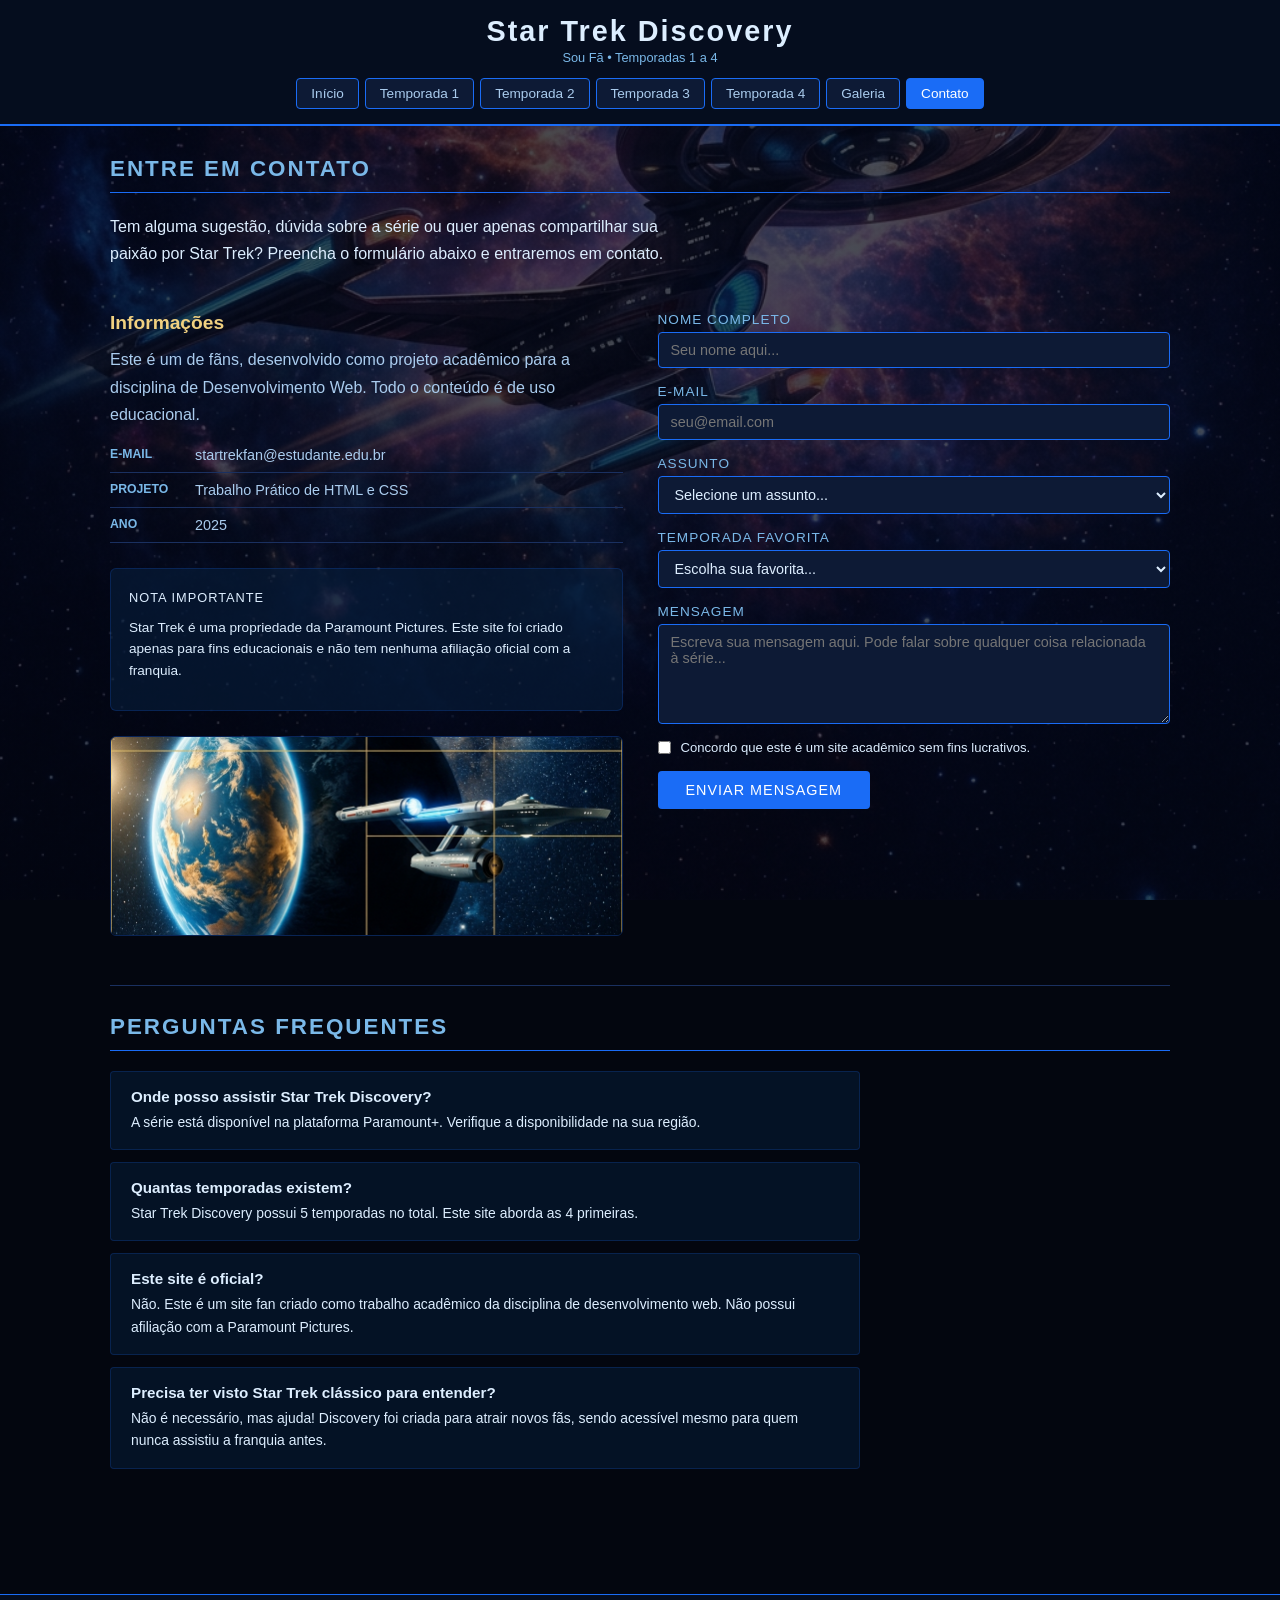
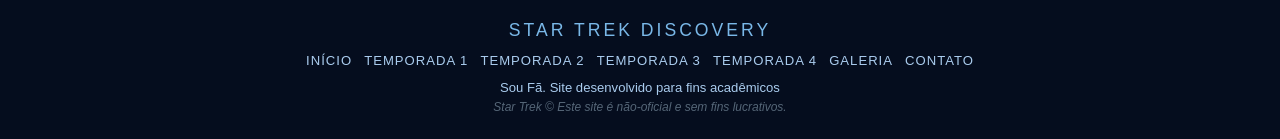
==== commit 2221d4d4: "Update" ====
--- a/contato.html
+++ b/contato.html
@@ -7,7 +7,7 @@
     <title>Contato | Star Trek Discovery</title>
     <link rel="stylesheet" href="style.css">
 </head>
-<body>
+<body class="pagina-contato">
 
     <!-- CABEÇALHO E MENU -->
     <header>
--- a/style.css
+++ b/style.css
@@ -10,16 +10,56 @@
 }
 
 body {
-    background-color: #0a0a1a;
-    background-image: url('imagens/discovery_hero.png');
+    /* overlay escuro + imagem de fundo — o gradiente garante legibilidade do texto */
+    background-image:
+        linear-gradient(rgba(3, 6, 20, 0.72), rgba(3, 6, 20, 0.72)),
+        url('imagens/discovery_hero.png');
+    background-color: #03060f;
     background-size: cover;
-    background-position: center top;
+    background-repeat: no-repeat;
     background-attachment: fixed;
-    background-blend-mode: multiply;
     color: #ddeeff;
     font-family: Arial, sans-serif;
     font-size: 16px;
 }
+
+/* === EFEITO DE VIAGEM: posição desloca em diagonal de início → contato === */
+
+/* Início — canto SUPERIOR ESQUERDO da imagem */
+body.pagina-inicio {
+    background-position: 0% 0%;
+}
+
+/* Temporada 1 */
+body.pagina-t1 {
+    background-position: 17% 17%;
+}
+
+/* Temporada 2 */
+body.pagina-t2 {
+    background-position: 33% 33%;
+}
+
+/* Temporada 3 */
+body.pagina-t3 {
+    background-position: 50% 50%;
+}
+
+/* Temporada 4 */
+body.pagina-t4 {
+    background-position: 67% 67%;
+}
+
+/* Galeria */
+body.pagina-galeria {
+    background-position: 83% 83%;
+}
+
+/* Contato — canto INFERIOR DIREITO da imagem */
+body.pagina-contato {
+    background-position: 100% 100%;
+}
+
 
 /* ========== CABEÇALHO ========== */
 header {
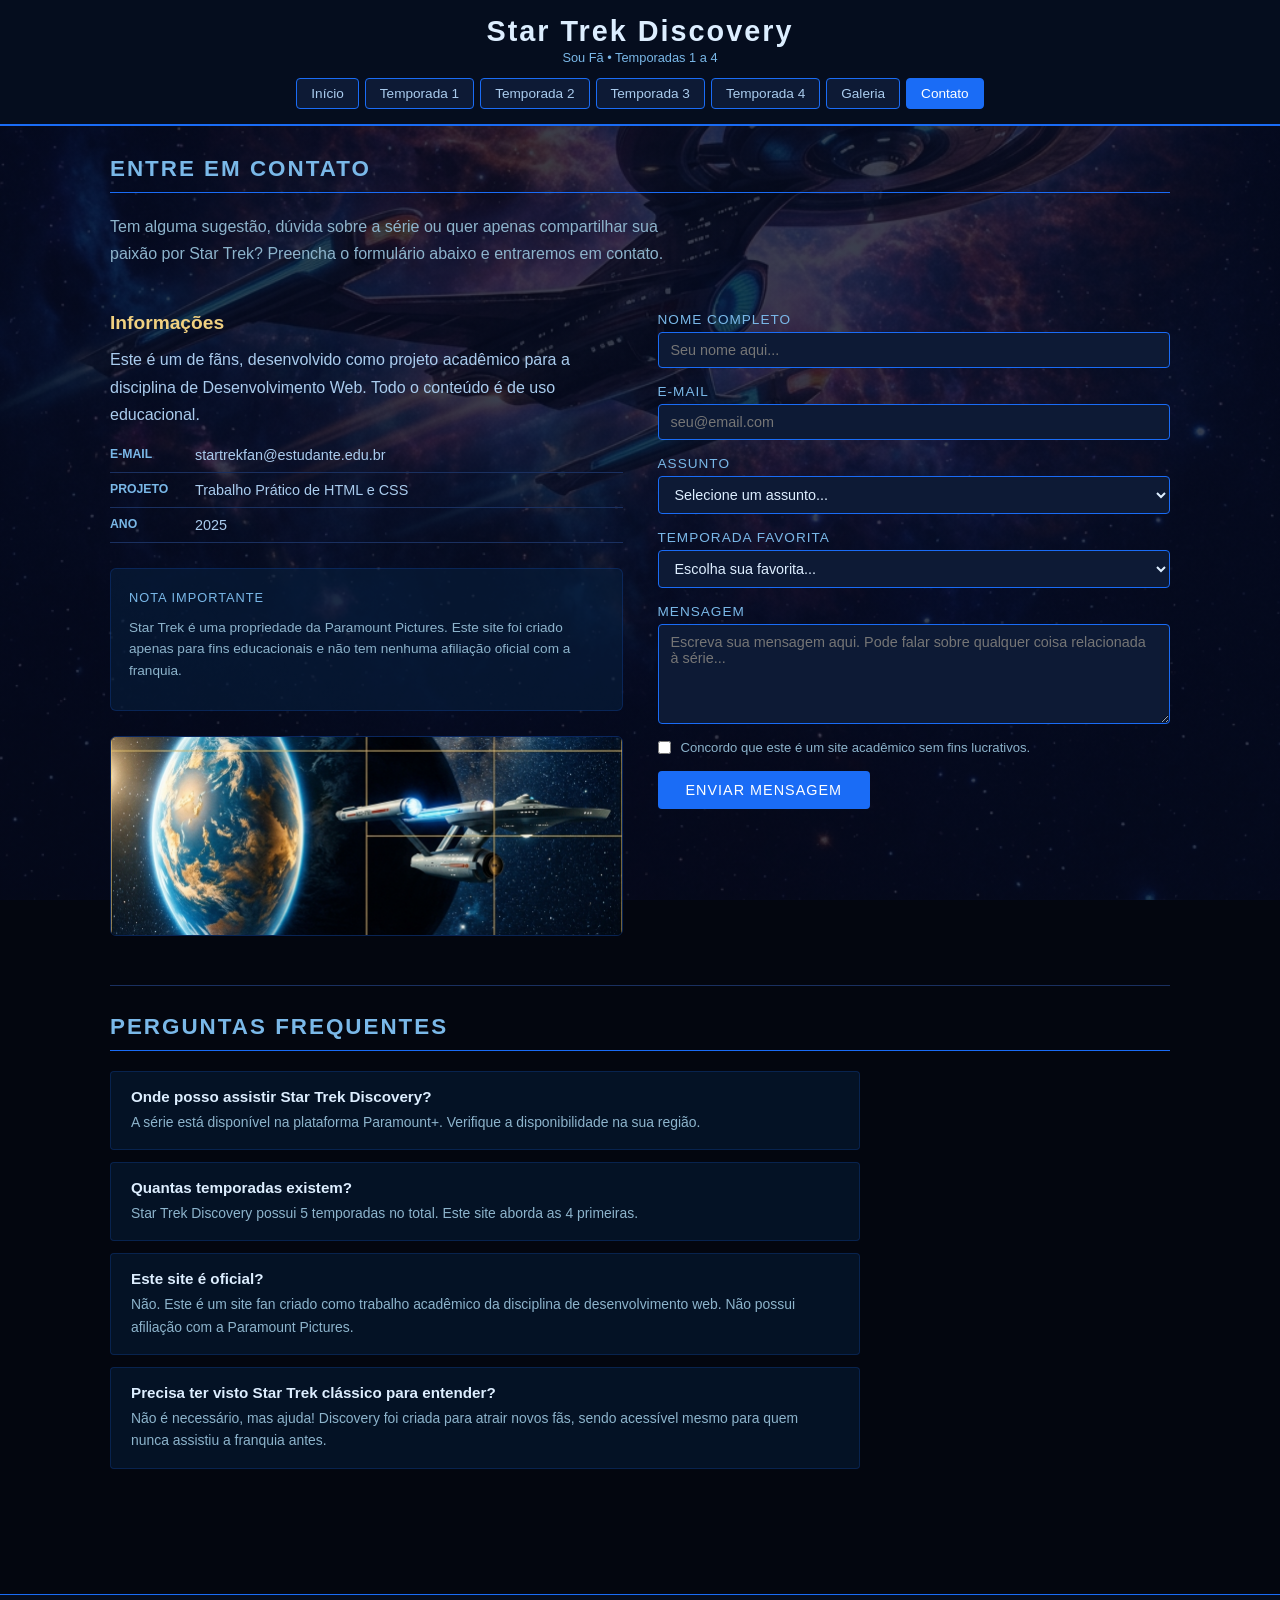
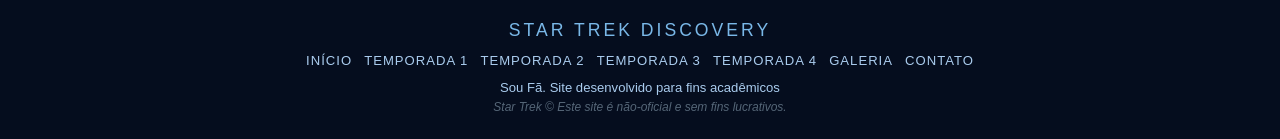
==== commit 8695a152: "Update" ====
--- a/contato.html
+++ b/contato.html
@@ -39,7 +39,7 @@
         <!-- TÍTULO -->
         <section class="secao" id="contato-titulo">
             <h2 class="secao-titulo">Entre em Contato</h2>
-            <p style="color: var(--cinza); max-width: 560px; margin-bottom: 35px; line-height: 1.7;">
+            <p style="color: #8db4cc; max-width: 560px; margin-bottom: 35px; line-height: 1.7;">
                 Tem alguma sugestão, dúvida sobre a série ou quer apenas compartilhar sua paixão
                 por Star Trek? Preencha o formulário abaixo e entraremos em contato.
             </p>
@@ -73,8 +73,8 @@
                     </div>
 
                     <div style="margin-top: 25px; padding: 18px; background: rgba(7,30,61,0.6); border: 1px solid rgba(26,108,246,0.2); border-radius: 6px;">
-                        <p style="color: var(--azul-claro); font-size: 0.8rem; letter-spacing: 1px; text-transform: uppercase; margin-bottom: 8px;">Nota Importante</p>
-                        <p style="color: var(--cinza); font-size: 0.85rem; line-height: 1.6;">
+                        <p style="color: #7ab8e8; font-size: 0.8rem; letter-spacing: 1px; text-transform: uppercase; margin-bottom: 8px;">Nota Importante</p>
+                        <p style="color: #8db4cc; font-size: 0.85rem; line-height: 1.6;">
                             Star Trek é uma propriedade da Paramount Pictures.
                             Este site foi criado apenas para fins educacionais e
                             não tem nenhuma afiliação oficial com a franquia.
@@ -147,7 +147,7 @@
 
                     <div class="form-grupo" style="flex-direction: row; align-items: center; gap: 10px;">
                         <input type="checkbox" id="concordo" name="concordo" style="width: auto; cursor: pointer;">
-                        <label for="concordo" style="text-transform: none; letter-spacing: 0; font-size: 0.82rem; color: var(--cinza); cursor: pointer;">
+                        <label for="concordo" style="text-transform: none; letter-spacing: 0; font-size: 0.82rem; color: #8db4cc; cursor: pointer;">
                             Concordo que este é um site acadêmico sem fins lucrativos.
                         </label>
                     </div>
@@ -169,23 +169,23 @@
             <div style="display: flex; flex-direction: column; gap: 12px; max-width: 750px;">
 
                 <div style="background: rgba(7,30,61,0.5); border: 1px solid rgba(26,108,246,0.2); border-radius: 4px; padding: 16px 20px;">
-                    <p style="color: var(--branco); font-size: 0.95rem; margin-bottom: 6px; font-weight: bold;">Onde posso assistir Star Trek Discovery?</p>
-                    <p style="color: var(--cinza); font-size: 0.87rem; line-height: 1.6;">A série está disponível na plataforma Paramount+. Verifique a disponibilidade na sua região.</p>
-                </div>
-
-                <div style="background: rgba(7,30,61,0.5); border: 1px solid rgba(26,108,246,0.2); border-radius: 4px; padding: 16px 20px;">
-                    <p style="color: var(--branco); font-size: 0.95rem; margin-bottom: 6px; font-weight: bold;">Quantas temporadas existem?</p>
-                    <p style="color: var(--cinza); font-size: 0.87rem; line-height: 1.6;">Star Trek Discovery possui 5 temporadas no total. Este site aborda as 4 primeiras.</p>
-                </div>
-
-                <div style="background: rgba(7,30,61,0.5); border: 1px solid rgba(26,108,246,0.2); border-radius: 4px; padding: 16px 20px;">
-                    <p style="color: var(--branco); font-size: 0.95rem; margin-bottom: 6px; font-weight: bold;">Este site é oficial?</p>
-                    <p style="color: var(--cinza); font-size: 0.87rem; line-height: 1.6;">Não. Este é um site fan criado como trabalho acadêmico da disciplina de desenvolvimento web. Não possui afiliação com a Paramount Pictures.</p>
-                </div>
-
-                <div style="background: rgba(7,30,61,0.5); border: 1px solid rgba(26,108,246,0.2); border-radius: 4px; padding: 16px 20px;">
-                    <p style="color: var(--branco); font-size: 0.95rem; margin-bottom: 6px; font-weight: bold;">Precisa ter visto Star Trek clássico para entender?</p>
-                    <p style="color: var(--cinza); font-size: 0.87rem; line-height: 1.6;">Não é necessário, mas ajuda! Discovery foi criada para atrair novos fãs, sendo acessível mesmo para quem nunca assistiu a franquia antes.</p>
+                    <p style="color: #ddeeff; font-size: 0.95rem; margin-bottom: 6px; font-weight: bold;">Onde posso assistir Star Trek Discovery?</p>
+                    <p style="color: #8db4cc; font-size: 0.87rem; line-height: 1.6;">A série está disponível na plataforma Paramount+. Verifique a disponibilidade na sua região.</p>
+                </div>
+
+                <div style="background: rgba(7,30,61,0.5); border: 1px solid rgba(26,108,246,0.2); border-radius: 4px; padding: 16px 20px;">
+                    <p style="color: #ddeeff; font-size: 0.95rem; margin-bottom: 6px; font-weight: bold;">Quantas temporadas existem?</p>
+                    <p style="color: #8db4cc; font-size: 0.87rem; line-height: 1.6;">Star Trek Discovery possui 5 temporadas no total. Este site aborda as 4 primeiras.</p>
+                </div>
+
+                <div style="background: rgba(7,30,61,0.5); border: 1px solid rgba(26,108,246,0.2); border-radius: 4px; padding: 16px 20px;">
+                    <p style="color: #ddeeff; font-size: 0.95rem; margin-bottom: 6px; font-weight: bold;">Este site é oficial?</p>
+                    <p style="color: #8db4cc; font-size: 0.87rem; line-height: 1.6;">Não. Este é um site fan criado como trabalho acadêmico da disciplina de desenvolvimento web. Não possui afiliação com a Paramount Pictures.</p>
+                </div>
+
+                <div style="background: rgba(7,30,61,0.5); border: 1px solid rgba(26,108,246,0.2); border-radius: 4px; padding: 16px 20px;">
+                    <p style="color: #ddeeff; font-size: 0.95rem; margin-bottom: 6px; font-weight: bold;">Precisa ter visto Star Trek clássico para entender?</p>
+                    <p style="color: #8db4cc; font-size: 0.87rem; line-height: 1.6;">Não é necessário, mas ajuda! Discovery foi criada para atrair novos fãs, sendo acessível mesmo para quem nunca assistiu a franquia antes.</p>
                 </div>
 
             </div>
--- a/style.css
+++ b/style.css
@@ -10,22 +10,20 @@
 }
 
 body {
-    /* overlay escuro + imagem de fundo — o gradiente garante legibilidade do texto */
+    background-color: #03060f;
     background-image:
-        linear-gradient(rgba(3, 6, 20, 0.72), rgba(3, 6, 20, 0.72)),
+        linear-gradient(rgba(5, 10, 30, 0.78), rgba(5, 10, 30, 0.78)),
         url('imagens/discovery_hero.png');
-    background-color: #03060f;
     background-size: cover;
     background-repeat: no-repeat;
     background-attachment: fixed;
     color: #ddeeff;
     font-family: Arial, sans-serif;
     font-size: 16px;
-}
-
-/* === EFEITO DE VIAGEM: posição desloca em diagonal de início → contato === */
-
-/* Início — canto SUPERIOR ESQUERDO da imagem */
+    min-height: 100vh;
+}
+
+/* Início — canto superior esquerdo */
 body.pagina-inicio {
     background-position: 0% 0%;
 }
@@ -55,7 +53,7 @@
     background-position: 83% 83%;
 }
 
-/* Contato — canto INFERIOR DIREITO da imagem */
+/* Contato — canto inferior direito */
 body.pagina-contato {
     background-position: 100% 100%;
 }
